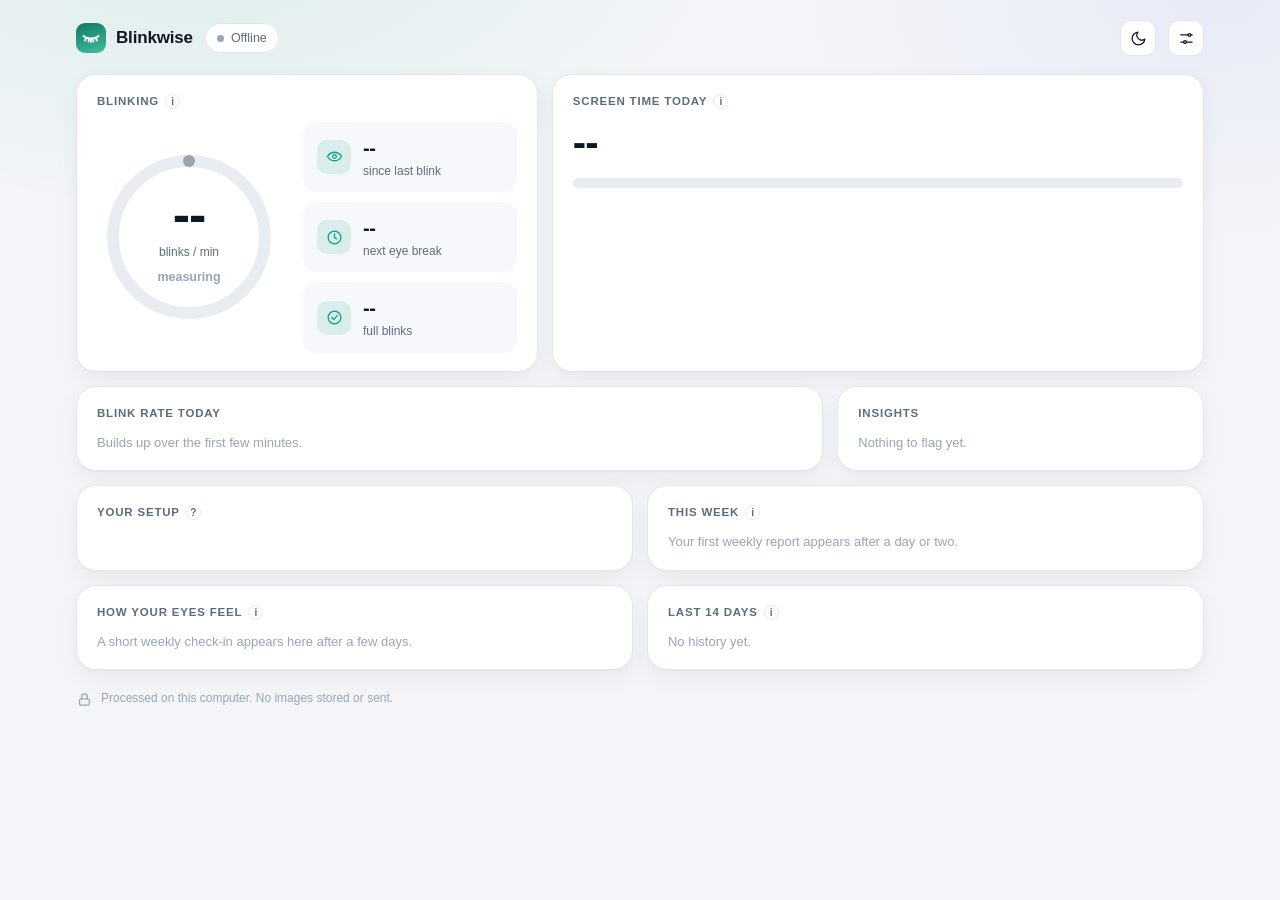
==== src/blinkwise/ui/static/index.html @ ed8a4769 "Posture: leaning in, chin down, head tilt vs your own baseline; nudges, weekly minutes, neck exercis" ====
<!doctype html>
<html lang="en">
<head>
<meta charset="utf-8">
<meta name="viewport" content="width=device-width, initial-scale=1">
<title>Blinkwise</title>
<style>
:root{
  --bg:#f3f5f8; --glow:rgba(14,159,126,.10); --glow2:rgba(91,108,240,.07);
  --surface:#ffffff; --surface2:#f6f8fb; --border:#e4e8ee; --ink:#0f1724; --muted:#5e6b7d; --faint:#9aa5b4;
  --accent:#0e9f7e; --accent-soft:rgba(14,159,126,.12); --phone:#5b6cf0; --both:#d98a00;
  --warn:#c27c00; --bad:#d64545; --track:#e9edf2; --shadow:0 1px 2px rgba(15,23,36,.04),0 8px 24px rgba(15,23,36,.05);
}
@media (prefers-color-scheme: dark){
  :root:not([data-theme="light"]){
    --bg:#0a0f1a; --glow:rgba(52,211,166,.12); --glow2:rgba(124,140,255,.08);
    --surface:rgba(255,255,255,.035); --surface2:rgba(255,255,255,.06); --border:rgba(255,255,255,.075);
    --ink:#e8eef6; --muted:#8b98ab; --faint:#5c687a;
    --accent:#34d3a6; --accent-soft:rgba(52,211,166,.14); --phone:#8b9cff; --both:#f5b94a;
    --warn:#f5b94a; --bad:#ff7a6b; --track:rgba(255,255,255,.08); --shadow:none;
  }
}
:root[data-theme="dark"]{
  --bg:#0a0f1a; --glow:rgba(52,211,166,.12); --glow2:rgba(124,140,255,.08);
  --surface:rgba(255,255,255,.035); --surface2:rgba(255,255,255,.06); --border:rgba(255,255,255,.075);
  --ink:#e8eef6; --muted:#8b98ab; --faint:#5c687a;
  --accent:#34d3a6; --accent-soft:rgba(52,211,166,.14); --phone:#8b9cff; --both:#f5b94a;
  --warn:#f5b94a; --bad:#ff7a6b; --track:rgba(255,255,255,.08); --shadow:none;
}
*{box-sizing:border-box}
[hidden]{display:none!important}
html{color-scheme:light dark;overflow-x:clip}
body{margin:0;min-height:100vh;color:var(--ink);background:var(--bg);
  background-image:radial-gradient(900px 500px at 15% -10%,var(--glow),transparent 60%),
                   radial-gradient(700px 400px at 95% 0%,var(--glow2),transparent 60%);
  background-attachment:fixed;
  font:14px/1.45 -apple-system,BlinkMacSystemFont,"SF Pro Text","Inter","Segoe UI",Roboto,Helvetica,Arial,sans-serif;
  -webkit-font-smoothing:antialiased}
.num{font-variant-numeric:tabular-nums;letter-spacing:-.02em}
.wrap{max-width:1160px;margin:0 auto;padding:18px 16px 56px}
.top{display:flex;align-items:center;gap:12px;margin:2px 0 18px}
.brand{display:flex;align-items:center;gap:10px;font-weight:650;font-size:17px;letter-spacing:-.01em}
.mark{width:30px;height:30px;border-radius:9px;display:grid;place-items:center;background:linear-gradient(160deg,#127864,#40be9f)}
.status{display:flex;align-items:center;gap:7px;font-size:12.5px;color:var(--muted);padding:5px 11px;border-radius:999px;background:var(--surface);border:1px solid var(--border)}
.dot{width:7px;height:7px;border-radius:50%;background:var(--faint)}
.dot.live{background:var(--accent);animation:pulse 2s infinite}
.dot.warn{background:var(--warn)}
@keyframes pulse{0%{box-shadow:0 0 0 0 rgba(52,211,166,.5)}70%{box-shadow:0 0 0 7px rgba(52,211,166,0)}100%{box-shadow:0 0 0 0 rgba(52,211,166,0)}}
@media (prefers-reduced-motion: reduce){.dot.live{animation:none}}
.spacer{flex:1}
.iconbtn{width:36px;height:36px;border-radius:11px;display:grid;place-items:center;cursor:pointer;background:var(--surface);border:1px solid var(--border);color:var(--ink)}
.iconbtn:hover{background:var(--surface2)}
.btn{height:36px;padding:0 14px;border-radius:11px;cursor:pointer;font:inherit;font-weight:550;background:var(--surface);border:1px solid var(--border);color:var(--ink);display:inline-flex;align-items:center;gap:7px;text-decoration:none}
.btn:hover{background:var(--surface2)}
:focus-visible{outline:2px solid var(--accent);outline-offset:2px}
svg.i{width:17px;height:17px;stroke:currentColor;fill:none;stroke-width:1.8;stroke-linecap:round;stroke-linejoin:round}
.banner{display:flex;gap:10px;align-items:center;padding:11px 14px;border-radius:14px;margin-bottom:14px;background:color-mix(in srgb,var(--warn) 12%,transparent);border:1px solid color-mix(in srgb,var(--warn) 30%,transparent);font-size:13.5px}
.banner b{color:var(--warn)}
.banner.info{background:color-mix(in srgb,var(--accent) 10%,transparent);border-color:color-mix(in srgb,var(--accent) 28%,transparent)}
.banner.info b{color:var(--ink)}
.grid{display:grid;gap:14px;grid-template-columns:repeat(12,1fr)}
.card{background:var(--surface);border:1px solid var(--border);border-radius:20px;padding:18px 20px;box-shadow:var(--shadow);backdrop-filter:blur(12px);min-width:0}
.c4{grid-column:span 4}.c5{grid-column:span 5}.c6{grid-column:span 6}.c7{grid-column:span 7}.c8{grid-column:span 8}
@media (max-width:980px){.c4,.c5,.c6,.c7,.c8{grid-column:span 12}}
.label{display:flex;align-items:center;gap:6px;font-size:11.5px;font-weight:600;letter-spacing:.07em;text-transform:uppercase;color:var(--muted);margin:0 0 12px}
.info{display:inline-grid;place-items:center;width:15px;height:15px;border-radius:50%;font-size:10px;font-weight:700;color:var(--muted);border:1px solid var(--border);cursor:help;text-transform:none;letter-spacing:0}
.empty{color:var(--faint);font-size:13px;margin:0}
.hero{display:grid;grid-template-columns:auto 1fr;gap:22px;align-items:center}
@media (max-width:560px){.hero{grid-template-columns:1fr;justify-items:center}.tiles{width:100%}}
.ring{position:relative;width:184px;height:184px}
.ring .center{position:absolute;inset:0;display:grid;place-items:center;text-align:center}
.ring .big{font-size:52px;font-weight:680;line-height:1}
.ring .unit{font-size:12px;color:var(--muted);margin-top:4px}
.ring .word{font-size:12.5px;font-weight:600;margin-top:6px}
.tiles{display:grid;gap:10px}
.tile{display:flex;align-items:center;gap:12px;padding:12px 14px;border-radius:14px;background:var(--surface2)}
.tile .ico{width:34px;height:34px;border-radius:10px;display:grid;place-items:center;background:var(--accent-soft);color:var(--accent);flex:none}
.tile .v{font-size:20px;font-weight:650}
.tile .k{font-size:12px;color:var(--muted)}
.ok{color:var(--accent)}.warnc{color:var(--warn)}.badc{color:var(--bad)}
.st-head{display:flex;align-items:baseline;gap:10px;flex-wrap:wrap}
.st-total{font-size:40px;font-weight:680;line-height:1}
.st-sub{color:var(--muted);font-size:13px}
.split{display:flex;height:10px;border-radius:6px;overflow:hidden;background:var(--track);margin:16px 0 10px}
.split span{display:block;height:100%}
.legend{display:flex;gap:16px;flex-wrap:wrap;font-size:12.5px;color:var(--muted)}
.legend i{display:inline-block;width:9px;height:9px;border-radius:3px;margin-right:6px;vertical-align:-1px}
.legend b{color:var(--ink);font-weight:600;margin-left:4px}
.timeline{margin-top:16px}
.timeline svg{display:block;width:100%;height:34px}
svg text{fill:var(--faint);font-size:10px}
.row{display:flex;align-items:center;gap:12px;padding:11px 0;border-top:1px solid var(--border)}
.row:first-child{border-top:0;padding-top:2px}
.sev{width:8px;height:8px;border-radius:50%;flex:none}
details.row{display:block}
.row summary{list-style:none;cursor:pointer;display:flex;align-items:center;gap:12px;font-weight:550}
.row summary::-webkit-details-marker{display:none}
details.row p{margin:8px 0 2px 20px;color:var(--muted);font-size:13px}
details.row .src{margin-left:20px;font-size:12px}
details.row .src a{color:var(--accent);text-decoration:none}
.kv{display:grid;grid-template-columns:1fr auto;gap:10px 12px;font-size:13.5px}
.kv .k{color:var(--muted)}
.chip{display:inline-flex;align-items:center;padding:2px 9px;border-radius:999px;font-size:12px;font-weight:600;background:var(--surface2);text-transform:capitalize}
.days{display:grid;grid-template-columns:repeat(14,1fr);gap:6px;align-items:end;height:130px}
.daycol{display:flex;flex-direction:column;align-items:center;justify-content:flex-end;height:100%;gap:2px}
.daybar{width:100%;max-width:24px;border-radius:5px;background:var(--accent);min-height:2px}
.daybar.ph{background:var(--phone)}
.dayl{font-size:10px;color:var(--faint);margin-top:4px}
.week{display:grid;grid-template-columns:1fr auto auto;gap:9px 16px;font-size:13.5px;align-items:center}
.week .h{font-size:11px;color:var(--faint);text-transform:uppercase;letter-spacing:.06em}
.week .k{color:var(--muted)}
.week .v{font-weight:600;text-align:right}
.week .p{color:var(--faint);text-align:right;min-width:64px}
.tr{font-size:11px;font-weight:700;margin-left:6px}
.tr.better{color:var(--accent)}.tr.worse{color:var(--warn)}
.goal{margin-top:14px;padding:12px 14px;border-radius:14px;background:var(--accent-soft);font-size:13.5px}
.goal b{display:block;font-size:11px;letter-spacing:.06em;text-transform:uppercase;color:var(--accent);margin-bottom:3px}
.goal small{display:block;color:var(--muted);margin-top:4px}
.q{margin:0 0 12px}
.q p{margin:0 0 6px;font-weight:550}
.seg.four{grid-template-columns:repeat(4,1fr)}
.seg.four button{font-size:12px;padding:8px 4px}
.advice{padding:12px 14px;border-radius:14px;background:var(--surface2);font-size:13.5px}
.advice.doctor{background:color-mix(in srgb,var(--warn) 12%,transparent);border:1px solid color-mix(in srgb,var(--warn) 30%,transparent)}
.advice b{display:block;margin-bottom:3px}
.advice span{color:var(--muted)}
.btn.primary{background:var(--accent);border-color:transparent;color:#05241c}
.scrim{position:fixed;inset:0;background:rgba(5,9,16,.45);opacity:0;pointer-events:none;transition:opacity .2s;z-index:2}
.scrim.open{opacity:1;pointer-events:auto}
.drawer{position:fixed;top:0;right:0;bottom:0;width:min(440px,100%);background:var(--bg);border-left:1px solid var(--border);transform:translateX(100%);visibility:hidden;transition:transform .22s ease,visibility 0s .22s;overflow-y:auto;padding:18px 18px 40px;z-index:3}
.drawer.open{transform:none;visibility:visible;transition:transform .22s ease}
@media (max-width:520px){#breakBtn{display:none!important}.status{font-size:12px}}
.drawer h2{font-size:17px;margin:0}
.dhead{display:flex;align-items:center;margin-bottom:16px}
.group{margin:18px 0 6px;font-size:11.5px;font-weight:600;letter-spacing:.07em;text-transform:uppercase;color:var(--muted)}
.panel{background:var(--surface);border:1px solid var(--border);border-radius:14px;overflow:hidden}
.set{display:flex;align-items:center;justify-content:space-between;gap:12px;padding:11px 14px;border-top:1px solid var(--border);font-size:13.5px}
.set:first-child{border-top:0}
.set select,.set input{font:inherit;font-size:13px;color:var(--ink);background:var(--surface2);border:1px solid var(--border);border-radius:8px;padding:5px 8px;max-width:190px}
.set input[type=number]{width:72px}
.seg{display:grid;grid-template-columns:repeat(3,1fr);gap:4px;padding:4px;border-radius:12px;background:var(--surface2);border:1px solid var(--border)}
.seg button{font:inherit;font-weight:600;font-size:13px;padding:9px 6px;border-radius:9px;border:0;background:transparent;color:var(--muted);cursor:pointer}
.seg button.sel{background:var(--accent);color:#05241c}
.hint{color:var(--faint);font-size:12px;margin:8px 2px 0}
.switch{position:relative;width:38px;height:22px;flex:none}
.switch input{opacity:0;width:100%;height:100%;margin:0;position:absolute;cursor:pointer;z-index:1}
.switch span{position:absolute;inset:0;border-radius:999px;background:var(--track);transition:.15s}
.switch span::after{content:"";position:absolute;top:3px;left:3px;width:16px;height:16px;border-radius:50%;background:#fff;transition:.15s}
.switch input:checked+span{background:var(--accent)}
.switch input:checked+span::after{left:19px}
.danger{color:var(--bad)}
.refs{margin:8px 0 0;padding-left:16px;font-size:12px;color:var(--muted)}
.refs li{margin:6px 0}
.refs a{color:var(--accent);text-decoration:none}
.toast{position:fixed;left:50%;bottom:22px;transform:translateX(-50%);padding:9px 14px;border-radius:10px;background:var(--ink);color:var(--bg);font-size:13px;opacity:0;transition:opacity .2s;pointer-events:none;z-index:4}
.toast.show{opacity:1}
footer{margin-top:20px;color:var(--faint);font-size:12px;display:flex;gap:8px;align-items:center}
</style>
</head>
<body>
<svg width="0" height="0" style="position:absolute" aria-hidden="true">
  <symbol id="i-pause" viewBox="0 0 24 24"><path d="M9 5v14M15 5v14"/></symbol>
  <symbol id="i-play" viewBox="0 0 24 24"><path d="M7 5l12 7-12 7z"/></symbol>
  <symbol id="i-gear" viewBox="0 0 24 24"><path d="M4 7h10M18 7h2M4 17h4M12 17h8"/><circle cx="16" cy="7" r="2"/><circle cx="10" cy="17" r="2"/></symbol>
  <symbol id="i-moon" viewBox="0 0 24 24"><path d="M21 12.8A9 9 0 1 1 11.2 3a7 7 0 0 0 9.8 9.8z"/></symbol>
  <symbol id="i-eye" viewBox="0 0 24 24"><path d="M2 12s3.6-6 10-6 10 6 10 6-3.6 6-10 6S2 12 2 12z"/><circle cx="12" cy="12" r="2.6"/></symbol>
  <symbol id="i-clock" viewBox="0 0 24 24"><circle cx="12" cy="12" r="9"/><path d="M12 7v5l3 2"/></symbol>
  <symbol id="i-check" viewBox="0 0 24 24"><circle cx="12" cy="12" r="9"/><path d="M8 12l3 3 5-6"/></symbol>
  <symbol id="i-x" viewBox="0 0 24 24"><path d="M6 6l12 12M18 6L6 18"/></symbol>
  <symbol id="i-lock" viewBox="0 0 24 24"><rect x="5" y="11" width="14" height="9" rx="2"/><path d="M8 11V8a4 4 0 0 1 8 0v3"/></symbol>
</svg>

<div class="wrap">
  <header class="top">
    <div class="brand">
      <span class="mark" aria-hidden="true"><svg width="20" height="20" viewBox="0 0 24 24" fill="none" stroke="#fff" stroke-width="2.2" stroke-linecap="round"><path d="M3 9.5c3 4 15 4 18 0"/><path d="M6 12.6l-1.2 2.4M9.5 13.7l-.5 2.6M12 14v2.7M14.5 13.7l.5 2.6M18 12.6l1.2 2.4"/></svg></span>
      Blinkwise
    </div>
    <span class="status"><span class="dot" id="statusDot"></span><span id="statusText">Connecting</span></span>
    <span class="spacer"></span>
    <button class="btn" id="breakBtn" hidden>Take a break</button>
    <button class="iconbtn" id="pauseBtn" hidden aria-label="Pause camera" title="Pause camera"><svg class="i"><use href="#i-pause"/></svg></button>
    <button class="iconbtn" id="themeBtn" aria-label="Toggle theme" title="Theme"><svg class="i"><use href="#i-moon"/></svg></button>
    <button class="iconbtn" id="gearBtn" aria-label="Settings" title="Settings"><svg class="i"><use href="#i-gear"/></svg></button>
  </header>

  <div class="banner" id="qbanner" hidden></div>

  <main class="grid">
    <section class="card c5" aria-label="Blinking">
      <p class="label">Blinking <span class="info" title="Blinks per minute over the last 5 minutes. The ring fills at 15, the low end of a relaxed blink rate (15-20). Screens often cut blinking by two thirds.">i</span></p>
      <div class="hero">
        <div class="ring" id="ring"></div>
        <div class="tiles">
          <div class="tile"><span class="ico"><svg class="i"><use href="#i-eye"/></svg></span><div><div class="v num" id="stare">--</div><div class="k">since last blink</div></div></div>
          <div class="tile"><span class="ico"><svg class="i"><use href="#i-clock"/></svg></span><div><div class="v num" id="nextBreak">--</div><div class="k" id="breakK">next eye break</div></div></div>
          <div class="tile" title="Share of blinks where the lids close fully. Partial blinks leave the eye surface dry."><span class="ico"><svg class="i"><use href="#i-check"/></svg></span><div><div class="v num" id="complete">--</div><div class="k" id="completeK">full blinks</div></div></div>
        </div>
      </div>
    </section>

    <section class="card c7" aria-label="Screen time">
      <p class="label">Screen time today <span class="info" title="Screen: time your eyes were on your computer. Phone: time looking down at another device. Switching: minutes in which you went back and forth between the two. It overlaps with the other two; it isn't extra time.">i</span></p>
      <div class="st-head"><span class="st-total num" id="stTotal">--</span><span class="st-sub" id="stSub"></span></div>
      <div class="split" id="split"></div>
      <div class="legend" id="stLegend"></div>
      <div class="timeline" id="timeline"></div>
    </section>

    <section class="card c8" aria-label="Blink rate today">
      <p class="label">Blink rate today</p>
      <div id="chart"><p class="empty">Builds up over the first few minutes.</p></div>
    </section>

    <section class="card c4" aria-label="Insights">
      <p class="label">Insights</p>
      <div id="insights"><p class="empty">Nothing to flag yet.</p></div>
    </section>

    <section class="card c6" aria-label="Setup">
      <p class="label">Your setup <a class="info" href="/setup" title="Check camera setup" style="text-decoration:none">?</a></p>
      <div class="kv" id="env"></div>
    </section>

    <section class="card c6" aria-label="This week" id="weekCard">
      <p class="label">This week <span class="info" title="Daily averages over the last 7 days, compared with the 7 days before. Only on this computer; nothing is sent.">i</span></p>
      <div id="week"><p class="empty">Your first weekly report appears after a day or two.</p></div>
    </section>

    <section class="card c6" aria-label="Eye check-in" id="checkin">
      <p class="label">How your eyes feel <span class="info" title="Three questions once a week. Your answers stay on this computer. Not a diagnosis.">i</span></p>
      <div id="ci"><p class="empty">A short weekly check-in appears here after a few days.</p></div>
    </section>

    <section class="card c6" aria-label="Last 14 days">
      <p class="label">Last 14 days <span class="info" title="Screen time (green) and phone time (blue) per day. Hover a day for details.">i</span></p>
      <div id="days"><p class="empty">No history yet.</p></div>
    </section>
  </main>
  <footer><svg class="i"><use href="#i-lock"/></svg> Processed on this computer. No images stored or sent.</footer>
</div>

<div class="scrim" id="scrim"></div>
<aside class="drawer" id="drawer" aria-label="Settings" aria-hidden="true">
  <div class="dhead"><h2>Settings</h2><span class="spacer"></span><button class="iconbtn" id="closeDrawer" aria-label="Close"><svg class="i"><use href="#i-x"/></svg></button></div>
  <div class="group" style="margin-top:0">Coaching style</div>
  <div class="seg" id="presets"></div>
  <p class="hint" id="presetHint"></p>
  <div id="form"></div>
  <div class="group">Your data</div>
  <div class="panel">
    <div class="set"><span>Keep history</span><select id="keepDays"><option value="7">1 week</option><option value="30">1 month</option><option value="90">3 months</option><option value="365">1 year</option></select></div>
    <div class="set"><span>Download my data</span><a class="btn" href="/api/export" download>Export</a></div>
    <div class="set"><span class="danger">Delete all history</span><button class="btn" id="wipeBtn">Delete</button></div>
  </div>
  <p class="hint">Only per-minute counts are kept, on this computer: blinks, distance, screen and phone time, breaks, and your weekly check-in answers. Never images, video or face data.</p>
  <div class="group">About</div>
  <div class="panel">
    <div class="set"><span>Camera setup check</span><a class="btn" href="/setup">Open</a></div>
    <details class="set" style="display:block"><summary style="cursor:pointer">The science</summary><ul class="refs" id="science"></ul></details>
  </div>
</aside>
<div class="toast" id="toast" role="status"></div>

<script>
const TOKEN = "__BLINKWISE_TOKEN__";
const $ = id => document.getElementById(id);
const esc = s => String(s ?? "").replace(/[&<>"']/g, c => ({"&":"&amp;","<":"&lt;",">":"&gt;",'"':"&quot;","'":"&#39;"}[c]));
const css = v => getComputedStyle(document.documentElement).getPropertyValue(v).trim();
let refs = {}, live = {}, patterns = [];

function toast(msg){ const t = $("toast"); t.textContent = msg; t.classList.add("show"); clearTimeout(t._h); t._h = setTimeout(() => t.classList.remove("show"), 1600); }
function hm(min){ min = Math.max(0, Math.round(min || 0)); const h = Math.floor(min/60), m = min % 60; return h ? `${h}h ${String(m).padStart(2,"0")}m` : `${m}m`; }
function dur(s){ s = Math.max(0, Math.round(s)); return s < 60 ? `${s}s` : `${Math.round(s/60)} min`; }

(function(){
  let t = null; try { t = localStorage.getItem("bw-theme"); } catch(e){}
  if (t) document.documentElement.dataset.theme = t;
  $("themeBtn").onclick = () => {
    const cur = document.documentElement.dataset.theme || (matchMedia("(prefers-color-scheme: dark)").matches ? "dark" : "light");
    const next = cur === "dark" ? "light" : "dark";
    document.documentElement.dataset.theme = next; try { localStorage.setItem("bw-theme", next); } catch(e){}
    renderRing(live.blink_rate_5m ?? live.blink_rate_1m); refreshHistory();
  };
})();

async function post(url, body){
  const r = await fetch(url, {method:"POST", headers:{"Content-Type":"application/json","X-Blinkwise-Token":TOKEN}, body: JSON.stringify(body)});
  return [r.ok, await r.json().catch(() => ({}))];
}
const action = a => post("/api/action", {action:a}).then(refreshLive);

function renderRing(rate){
  // Progress toward a healthy rate: the ring is full at 15+ blinks a minute.
  const R = 76, C = 2*Math.PI*R, max = 15, sz = 184, c = sz/2;
  const frac = rate == null ? 0 : Math.min(rate, max)/max;
  const col = rate == null ? css("--faint") : rate < 6 ? css("--bad") : rate < 10 ? css("--warn") : css("--accent");
  const word = rate == null ? "measuring" : rate < 6 ? "very low" : rate < 10 ? "low" : rate < 15 ? "okay" : "healthy";
  $("ring").innerHTML = `<svg viewBox="0 0 ${sz} ${sz}" width="${sz}" height="${sz}" role="img" aria-label="${rate == null ? "Measuring" : Math.round(rate) + " blinks per minute, " + word}">
    <g transform="rotate(-90 ${c} ${c})">
      <circle cx="${c}" cy="${c}" r="${R}" fill="none" stroke="${css("--track")}" stroke-width="12"/>
      <circle cx="${c}" cy="${c}" r="${R}" fill="none" stroke="${col}" stroke-width="12" stroke-linecap="round" stroke-dasharray="${(frac*C).toFixed(1)} ${C.toFixed(1)}" style="transition:stroke-dasharray .6s"/>
    </g></svg>
    <div class="center"><div><div class="big num">${rate == null ? "--" : Math.round(rate)}</div><div class="unit">blinks / min</div>
    <div class="word" style="color:${col}">${word}</div></div></div>`;
}

function renderStatus(d){
  const dot = $("statusDot"), txt = $("statusText");
  if (!d.running){ dot.className = "dot"; txt.textContent = "History"; return; }
  if (d.paused){ dot.className = "dot warn"; txt.textContent = d.paused_for_s ? `Paused · ${dur(d.paused_for_s)}` : "Paused"; }
  else if (d.quiet_for_s){ dot.className = "dot live"; txt.textContent = `Quiet · ${dur(d.quiet_for_s)}`; }
  else if (d.demo){ dot.className = "dot live"; txt.textContent = "Demo"; }
  else if (d.camera_resting){ dot.className = "dot"; txt.textContent = `Camera resting · back in ${dur(d.camera_back_in_s || 0)}`; }
  else if (!d.face){ dot.className = "dot"; txt.textContent = "Away"; }
  else { dot.className = "dot live"; txt.textContent = d.activity === "device" ? "On another device" : "Watching"; }
}

async function refreshLive(){
  let d; try { d = await (await fetch("/api/live")).json(); } catch(e){ $("statusText").textContent = "Offline"; return; }
  live = d; renderStatus(d);
  if (!d.running) return;
  $("pauseBtn").hidden = false; $("breakBtn").hidden = false;
  $("pauseBtn").innerHTML = `<svg class="i"><use href="#${d.paused ? "i-play" : "i-pause"}"/></svg>`;
  $("pauseBtn").title = d.paused ? "Resume camera" : "Pause camera";
  $("pauseBtn").setAttribute("aria-label", $("pauseBtn").title);
  $("pauseBtn").onclick = () => action(d.paused ? "resume" : "pause");
  $("breakBtn").textContent = d.break_active ? "Skip break" : "Take a break";
  $("breakBtn").onclick = () => action(d.break_active ? "skip_break" : "break_now");

  renderRing(d.blink_rate_5m ?? d.blink_rate_1m);
  const s = d.seconds_since_blink, lim = d.stare_seconds || 10;
  $("stare").innerHTML = s == null ? "--" : `<span class="${s >= lim ? "badc" : ""}">${Math.round(s)}s</span>`;
  $("nextBreak").textContent = d.break_active ? "Now" : dur(d.next_break_s ?? 0);
  const bc = d.breaks_completed || {}, taken = (bc.micro||0) + (bc.long||0);
  $("breakK").textContent = taken ? `next break · ${taken} taken` : "next eye break";
  if (!d.completeness_available){ $("complete").textContent = "--"; $("completeK").textContent = "full blinks · needs 20 fps"; }
  else if (d.incomplete_ratio_10m == null){ $("complete").textContent = "--"; $("completeK").textContent = "full blinks"; }
  else { const c = Math.round((1 - d.incomplete_ratio_10m)*100); $("complete").innerHTML = `<span class="${c < 60 ? "warnc" : ""}">${c}%</span>`; $("completeK").textContent = "full blinks"; }

  renderScreenTime(d.today || {});
  renderEnv(d);
  renderInsights(d.suggestions || []);
  renderBanner(d);
}

function renderBanner(d){
  const q = d.quality || {}, b = $("qbanner"), u = d.update;
  let html = null, info = false;
  if (d.camera_error && !d.paused) html = `<b>Camera unavailable.</b> <span>Another app may be using it. Retrying.</span>`;
  else if (d.in_call && d.call_mode !== "off" && !d.paused){ info = true; html = `<b>In a call.</b> <span>${d.call_mode === "pause" ? "Camera handed over until it ends." : "Reminders are quiet until it ends."}</span>`; }
  else if (q.level === "poor" && !d.paused) html = `<b>Can't see your eyes clearly.</b> <span>${esc((q.tips||[])[0] || "")}</span> <a class="btn" href="/setup" style="margin-left:auto">Fix</a>`;
  else if (u && /^https:\/\/github\.com\//.test(u.url)){ info = true; html = `<b>Blinkwise ${esc(u.version)} is available.</b> <a class="btn" href="${esc(u.url)}" target="_blank" rel="noopener" style="margin-left:auto">Get it</a>`; }
  b.hidden = html == null; b.classList.toggle("info", info);
  if (html != null) b.innerHTML = html;
}

function renderScreenTime(t){
  const scr = t.screen_minutes || 0, ph = t.device_minutes || 0, both = Math.min(t.multitask_minutes || 0, scr);
  $("stTotal").textContent = scr ? hm(scr) : "--";
  $("stSub").textContent = scr ? "eyes on screen" : "counts while you're at your screen";
  const total = scr + ph;
  // The bar shows real time only (screen vs phone). Switching overlaps both, so it's not a slice.
  $("split").innerHTML = total ? `<span style="width:${scr/total*100}%;background:var(--accent)"></span><span style="width:${ph/total*100}%;background:var(--phone)"></span>` : "";
  $("stLegend").innerHTML = `<span><i style="background:var(--accent)"></i>Screen<b class="num">${hm(scr)}</b></span>
    <span><i style="background:var(--phone)"></i>Phone<b class="num">${hm(ph)}</b></span>
    <span title="Minutes in which you went back and forth between computer and phone. Overlaps with the times above; not extra time."><i style="background:var(--both)"></i>Switching<b class="num">${hm(both)}</b></span>`;
}

function renderTimeline(mins){
  const now = new Date(), mid = new Date(now); mid.setHours(0,0,0,0);
  const t0 = mid.getTime()/1000, rows = mins.filter(m => m.ts >= t0);
  if (!rows.length){ $("timeline").innerHTML = ""; return; }
  const start = Math.max(t0, Math.floor(Math.min(...rows.map(r => r.ts))/3600)*3600);
  const end = Math.max(start + 4*3600, now.getTime()/1000), W = 1000, H = 34, span = end - start;
  const X = ts => (ts - start)/span*W, w = Math.max(1.5, 60/span*W);
  let svg = `<svg viewBox="0 0 ${W} ${H}" preserveAspectRatio="none" role="img" aria-label="Today's timeline: screen, phone and switching"><rect x="0" y="4" width="${W}" height="26" rx="6" fill="${css("--track")}"/>`;
  for (const m of rows){
    const both = m.screen_s >= 5 && m.down_s >= 5;
    const col = both ? css("--both") : m.down_s >= 20 ? css("--phone") : m.screen_s >= 10 ? css("--accent") : null;
    if (col) svg += `<rect x="${X(m.ts).toFixed(1)}" y="4" width="${w.toFixed(2)}" height="26" fill="${col}"/>`;
  }
  svg += `</svg><div style="display:flex;justify-content:space-between;font-size:10.5px;color:var(--faint);margin-top:4px">`;
  for (let k = 0; k <= 4; k++){ const d = new Date((start + span*k/4)*1000); svg += `<span>${d.getHours()}:${String(d.getMinutes()).padStart(2,"0")}</span>`; }
  $("timeline").innerHTML = svg + `</div>`;
}

function renderChart(mins){
  const pts = [];
  for (let i = 0; i < mins.length; i++){
    let o = 0, b = 0; for (let j = Math.max(0, i-4); j <= i; j++){ o += mins[j].observed_s; b += mins[j].blinks; }
    if (o >= 60) pts.push([mins[i].ts, b/o*60]);
  }
  if (pts.length < 2) return;
  const W = 760, H = 210, L = 26, B = 20, T = 8, R = 6, acc = css("--accent");
  const t0 = pts[0][0], t1 = pts[pts.length-1][0], ymax = Math.max(25, ...pts.map(p => p[1]));
  const X = t => L + (t - t0)/Math.max(1, t1 - t0)*(W - L - R), Y = v => T + (1 - v/ymax)*(H - T - B);
  let line = "", prev = null;
  for (const [t, v] of pts){ line += `${!prev || t - prev > 300 ? "M" : "L"}${X(t).toFixed(1)},${Y(v).toFixed(1)}`; prev = t; }
  const area = `M${X(t0).toFixed(1)},${Y(0)} ` + pts.map(([t,v]) => `L${X(t).toFixed(1)},${Y(v).toFixed(1)}`).join("") + ` L${X(t1).toFixed(1)},${Y(0)} Z`;
  let svg = `<svg viewBox="0 0 ${W} ${H}" width="100%" role="img" aria-label="Blink rate over today"><defs><linearGradient id="g" x1="0" y1="0" x2="0" y2="1"><stop offset="0" stop-color="${acc}" stop-opacity=".3"/><stop offset="1" stop-color="${acc}" stop-opacity="0"/></linearGradient></defs>`;
  svg += `<rect x="${L}" y="${Y(20)}" width="${W-L-R}" height="${Y(15)-Y(20)}" fill="${acc}" opacity=".08"/><text x="${W-R-4}" y="${Y(20)+12}" text-anchor="end">healthy</text>`;
  for (const v of [0,10,20]) svg += `<line x1="${L}" x2="${W-R}" y1="${Y(v)}" y2="${Y(v)}" stroke="${css("--border")}"/><text x="${L-6}" y="${Y(v)+3}" text-anchor="end">${v}</text>`;
  const step = (t1 - t0) > 4*3600 ? 3600 : (t1 - t0) > 3600 ? 1800 : 600;
  for (let t = Math.ceil(t0/step)*step; t <= t1; t += step){ const dd = new Date(t*1000); svg += `<text x="${X(t)}" y="${H-4}" text-anchor="middle">${dd.getHours()}:${String(dd.getMinutes()).padStart(2,"0")}</text>`; }
  svg += `<path d="${area}" fill="url(#g)"/><path d="${line}" fill="none" stroke="${acc}" stroke-width="2.2" stroke-linejoin="round"/></svg>`;
  $("chart").innerHTML = svg;
}

function renderInsights(sugg){
  const items = [...sugg.slice(0, 4).map(s => ({sev: s.severity, title: s.title, body: s.message, refs: s.refs})),
                 ...patterns.slice(0, 3).map(p => ({sev: "pattern", title: p.title, body: p.detail, refs: []}))].slice(0, 5);
  if (!items.length){ $("insights").innerHTML = `<p class="empty">Nothing to flag yet.</p>`; return; }
  const color = {high: "var(--bad)", warn: "var(--warn)", info: "var(--faint)", pattern: "var(--phone)"};
  const open = new Set([...document.querySelectorAll("#insights details[open]")].map(e => e.dataset.k));
  $("insights").innerHTML = items.map(it => `<details class="row" data-k="${esc(it.title)}" ${open.has(it.title) ? "open" : ""}><summary><span class="sev" style="background:${color[it.sev] || "var(--faint)"}"></span>${esc(it.title)}</summary>
    <p>${esc(it.body)}</p>${(it.refs||[]).filter(k => refs[k]).map(k => `<div class="src"><a href="${esc(refs[k].url)}" target="_blank" rel="noopener noreferrer">${esc(refs[k].citation.split(".")[0])}</a></div>`).join("")}</details>`).join("");
}

function renderEnv(d){
  const q = d.quality || {level: "unknown"}, qc = {good: "ok", fair: "warnc", poor: "badc"}[q.level] || "";
  const rows = [
    ["Tracking", `<span class="chip ${qc}" title="${esc((q.reasons||[]).join("; "))}">${esc(q.level)}</span>`],
    ["Distance", d.distance_cm == null ? "--" : `<span class="num ${d.distance_cm < 50 ? "warnc" : ""}">${d.distance_cm} cm</span>`],
    ["Screens in use", `<span class="num">${(d.zones || []).length || "--"}</span>`],
    ["Posture", d.posture == null ? "--" : `<span class="${d.posture === "Good" ? "ok" : "warnc"}">${esc(d.posture)}</span>`],
    ["Drowsiness", d.perclos_5m == null ? "--" : `<span class="num ${d.perclos_5m >= .15 ? "badc" : ""}">${(d.perclos_5m*100).toFixed(0)}%</span>`],
  ];
  if ((d.people_in_view || 0) > 1) rows.push(["People in view", `${d.people_in_view}`]);
  $("env").innerHTML = rows.map(([k,v]) => `<div class="k">${k}</div><div>${v}</div>`).join("");
}

function renderDays(days){
  if (!days || !days.length) return;
  const last = days.slice(-14), max = Math.max(60, ...last.map(d => (d.screen_minutes||0) + (d.device_minutes||0)));
  $("days").innerHTML = `<div class="days">` + last.map(d => {
    const s = (d.screen_minutes||0)/max*100, p = (d.device_minutes||0)/max*100, day = new Date(d.day + "T12:00");
    return `<div class="daycol" title="${esc(d.day)}: ${hm(d.screen_minutes)} screen, ${hm(d.device_minutes)} phone, ${d.blink_rate ?? "--"} blinks/min">
      <div class="daybar ph" style="height:${p}%"></div><div class="daybar" style="height:${s}%"></div>
      <span class="dayl">${"SMTWTFS"[day.getDay()]}</span></div>`;
  }).join("") + `</div>`;
}

async function refreshHistory(){
  try {
    const now = new Date(), hrs = Math.min(24, now.getHours() + now.getMinutes()/60 + 0.2);
    const h = await (await fetch(`/api/history?days=14&hours=${hrs}`)).json();
    renderChart(h.minutes || []); renderTimeline(h.minutes || []); renderDays(h.daily);
  } catch(e){}
}
async function refreshPatterns(){ try { patterns = (await (await fetch("/api/insights?days=14")).json()).insights || []; } catch(e){} }

const PRESETS = [["gentle","Gentle"],["balanced","Balanced"],["coach","Coach"]];
const HINTS = {gentle: "Menu-bar blink only. Quiet notifications.", balanced: "Small on-screen eye. Break card every 20 min.", coach: "Big Blink prompt. Full-screen breaks.", custom: "Custom: you've adjusted the details."};
const SECTIONS = [
  ["Reminders", [
    ["blink_cue", "Blink reminder", "select", [["menubar","Menu-bar blink"],["subtle","Small eye"],["big","Big prompt"],["notify","Notification"],["off","Off"]]],
    ["stare_seconds", "After (seconds)", "number", [4, 60, 1]],
    ["adaptive_cues", "Adapt to my responses", "switch"]]],
  ["Breaks", [
    ["break_style", "Style", "select", [["notify","Notification"],["gentle","Small card"],["immersive","Full screen"]]],
    ["micro_break_minutes", "Every (minutes)", "number", [5, 120, 5]],
    ["skip_delay_s", "Skip after (seconds)", "number", [0, 20, 1]]]],
  ["Notifications", [
    ["notify_suggestions", "Tips", "select", [["none","None"],["important","Important"],["all","All"]]],
    ["daily_summary", "Daily summary", "time"],
    ["profile", "Profile", "select", [["adult","Adult"],["young","Child / teen"]]]]],
  ["Camera", [
    ["during_calls", "In video calls", "select", [["quiet","Stay quiet"],["pause","Turn camera off"],["off","No change"]]],
    ["battery_saver", "Battery saver", "select", [["auto","On battery"],["always","Always"],["off","Off"]]],
    ["sampling", "Camera", "select", [["continuous","Always on"],["burst","1 min in every 5"]]],
    ["check_updates", "Check for updates daily", "switch"],
    ["blink_overrides", "Blink detection", "link", "/setup#calibrate"]]]];

function renderSettings(st){
  $("presets").innerHTML = PRESETS.map(([k,t]) => `<button class="${st.preset===k ? "sel" : ""}" data-p="${k}" aria-pressed="${st.preset===k}">${t}</button>`).join("");
  $("presetHint").textContent = HINTS[st.preset] || "";
  $("form").innerHTML = SECTIONS.map(([g, fields]) => `<div class="group">${g}</div><div class="panel">` + fields.map(([k,label,type,opt]) => {
    const v = st[k]; let ctl;
    if (type === "select") ctl = `<select data-k="${k}" aria-label="${label}">${opt.map(([ov,ol]) => `<option value="${ov}" ${ov===v?"selected":""}>${ol}</option>`).join("")}</select>`;
    else if (type === "switch") ctl = `<label class="switch"><input type="checkbox" data-k="${k}" ${v ? "checked" : ""} aria-label="${label}"><span></span></label>`;
    else if (type === "link") ctl = `<a class="btn" href="${opt}">${v && Object.keys(v).length ? "Personal · Retune" : "Tune to my eyes"}</a>`;
    else if (type === "time") ctl = `<input type="time" data-k="${k}" value="${esc(v || "")}" aria-label="${label}">`;
    else ctl = `<input type="number" data-k="${k}" min="${opt[0]}" max="${opt[1]}" step="${opt[2]}" value="${v}" aria-label="${label}">`;
    return `<div class="set"><span>${label}</span>${ctl}</div>`;
  }).join("") + `</div>`).join("");
  $("keepDays").value = String(st.history_days || 90);
  document.querySelectorAll("#presets button").forEach(b => b.onclick = () => saveSettings({preset: b.dataset.p}));
  document.querySelectorAll("#form [data-k]").forEach(el => el.onchange = () => {
    const v = el.type === "checkbox" ? el.checked : el.type === "number" ? Number(el.value) : el.value;
    saveSettings({[el.dataset.k]: v});
  });
}
async function saveSettings(change){
  const [ok, body] = await post("/api/settings", change);
  if (!ok){ toast(body.error || "Not saved"); return loadSettings(); }
  renderSettings(body); toast("Saved");
}
async function loadSettings(){ try { const st = await (await fetch("/api/settings")).json(); if (st.preset) renderSettings(st); } catch(e){} }
$("keepDays").onchange = e => saveSettings({history_days: Number(e.target.value)});
$("wipeBtn").onclick = async () => {
  if (!confirm("Delete all Blinkwise history on this computer? This can't be undone.")) return;
  const [ok] = await post("/api/action", {action: "wipe"});
  toast(ok ? "History deleted" : "Couldn't delete"); refreshHistory();
};
function drawer(open){
  $("drawer").classList.toggle("open", open); $("scrim").classList.toggle("open", open);
  $("drawer").setAttribute("aria-hidden", String(!open));
  if (open) $("closeDrawer").focus();
}
$("gearBtn").onclick = () => drawer(true);
$("closeDrawer").onclick = $("scrim").onclick = () => drawer(false);
document.addEventListener("keydown", e => { if (e.key === "Escape") drawer(false); });
if (location.hash === "#settings") drawer(true);

const TREND = {better: "&#9650;", worse: "&#9660;"};
function fmtW(r, v){ if (v == null) return "--"; if (r.unit === "min") return hm(v); return `${v}${r.unit === "/min" ? "" : r.unit === "%" ? "%" : " " + r.unit}`; }
let ciAns = {};
function renderWeekly(w){
  const r = w.report, c = w.checkin;
  if (r && r.has_data){
    const rows = r.rows.map(x => `<span class="k">${esc(x.label)}</span><span class="v num">${fmtW(x, x.this)}${x.trend ? `<span class="tr ${x.trend}" title="${x.trend} than last week">${TREND[x.trend]}</span>` : ""}</span><span class="p num">${fmtW(x, x.last)}</span>`).join("");
    let lg = "";
    if (r.last_goal && r.last_goal.key !== "keep" && r.last_goal_met != null) lg = `<small>Last week's goal: ${r.last_goal_met ? "met" : "not yet"}.</small>`;
    $("week").innerHTML = `<div class="week"><span class="h">${r.days_this_week} day${r.days_this_week === 1 ? "" : "s"}</span><span class="h" style="text-align:right">This week</span><span class="h" style="text-align:right">Last</span>${rows}</div>
      <div class="goal"><b>Goal for next week</b>${esc(r.goal.text)}${lg}</div>`;
  }
  if (!c) return;
  if (c.due){
    $("ci").innerHTML = `<p class="hint" style="margin:0 0 12px">In the past week, how often did you have:</p>` + c.questions.map(q =>
      `<div class="q"><p>${esc(q.text)}</p><div class="seg four" role="radiogroup" aria-label="${esc(q.text)}">${c.answers.map((a, i) =>
        `<button data-q="${q.key}" data-v="${i}" role="radio" aria-checked="${ciAns[q.key] === i}" class="${ciAns[q.key] === i ? "sel" : ""}">${esc(a)}</button>`).join("")}</div></div>`).join("") +
      `<div style="display:flex;justify-content:flex-end"><button class="btn primary" id="ciSave" ${Object.keys(ciAns).length < 3 ? "disabled" : ""}>Save</button></div>`;
    document.querySelectorAll("#ci [data-q]").forEach(b => b.onclick = () => { ciAns[b.dataset.q] = Number(b.dataset.v); renderWeekly(w); });
    const sv = $("ciSave"); if (sv) sv.onclick = async () => {
      const [ok, res] = await post("/api/checkin", ciAns);
      if (ok){ ciAns = {}; renderWeekly(res); toast("Saved"); } else toast("Couldn't save");
    };
  } else if (c.last){
    const a = c.advice || {}, days = Math.max(0, 7 - Math.floor((Date.now()/1000 - c.last.ts) / 86400));
    const pts = (r && r.checkins) || [];
    $("ci").innerHTML = `<div class="advice ${a.level === "doctor" ? "doctor" : ""}"><b>${esc(a.title || "")}</b><span>${esc(a.text || "")}</span></div>
      <div class="week" style="margin-top:14px">${c.questions.map(q => `<span class="k">${esc(q.text)}</span><span class="v">${esc(c.answers[c.last[q.key]])}</span><span></span>`).join("")}</div>
      <p class="hint">${pts.length > 1 ? `Score ${pts.map(p => p.total).join(" → ")} (of 9). ` : ""}Next check-in in ${days} day${days === 1 ? "" : "s"}.</p>`;
  }
}
async function refreshWeekly(){ try { renderWeekly(await (await fetch("/api/weekly")).json()); } catch(e){} }

async function loadScience(){
  try {
    const list = await (await fetch("/api/science")).json();
    refs = Object.fromEntries(list.map(r => [r.key, r]));
    $("science").innerHTML = list.map(r => `<li>${esc(r.finding)} <a href="${esc(r.url)}" target="_blank" rel="noopener noreferrer">Source</a></li>`).join("");
  } catch(e){}
}

renderRing(null);
loadScience().then(refreshLive);
loadSettings(); refreshHistory(); refreshPatterns(); refreshWeekly().then(() => { if (location.hash === "#checkin") $("checkin").scrollIntoView(); });
setInterval(refreshLive, 1000);
setInterval(refreshHistory, 30000);
setInterval(refreshPatterns, 300000);
setInterval(refreshWeekly, 600000);
</script>
</body>
</html>
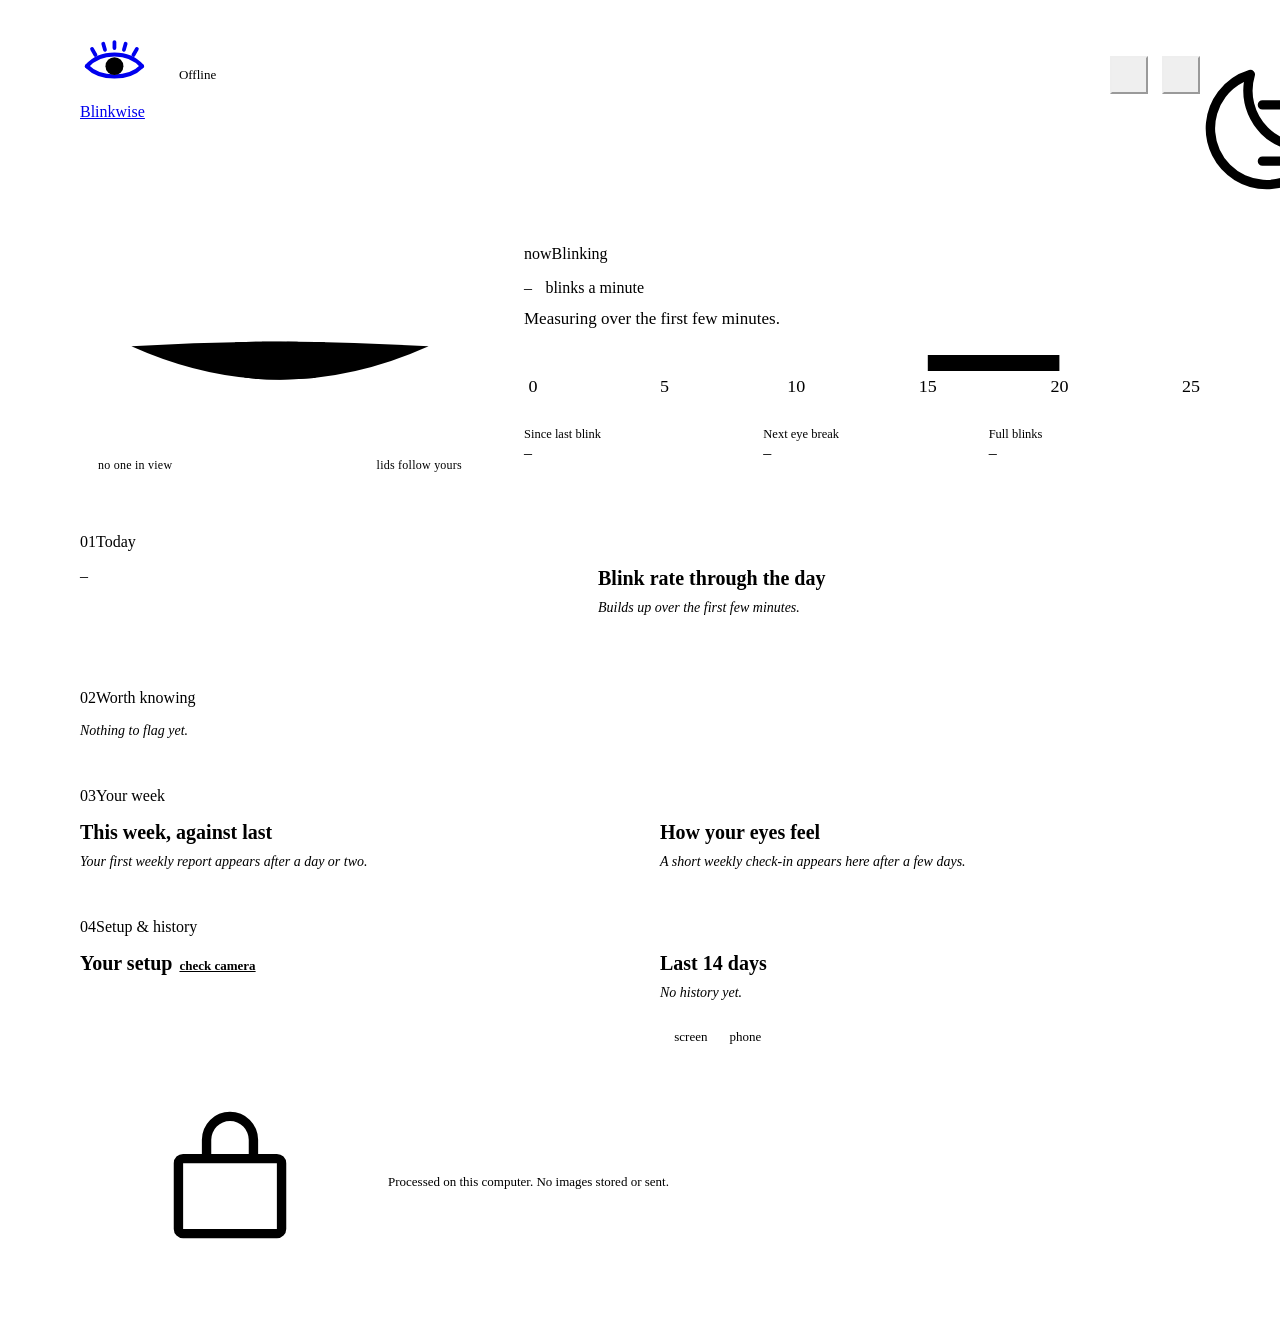
==== commit 1f58d020: "Redesign: paper-and-ink look with a live eye, Fraunces + Atkinson Hyperlegible, Phosphor icons One d" ====
--- a/src/blinkwise/ui/static/index.html
+++ b/src/blinkwise/ui/static/index.html
@@ -4,181 +4,173 @@
 <meta charset="utf-8">
 <meta name="viewport" content="width=device-width, initial-scale=1">
 <title>Blinkwise</title>
+<link rel="stylesheet" href="/theme.css">
 <style>
-:root{
-  --bg:#f3f5f8; --glow:rgba(14,159,126,.10); --glow2:rgba(91,108,240,.07);
-  --surface:#ffffff; --surface2:#f6f8fb; --border:#e4e8ee; --ink:#0f1724; --muted:#5e6b7d; --faint:#9aa5b4;
-  --accent:#0e9f7e; --accent-soft:rgba(14,159,126,.12); --phone:#5b6cf0; --both:#d98a00;
-  --warn:#c27c00; --bad:#d64545; --track:#e9edf2; --shadow:0 1px 2px rgba(15,23,36,.04),0 8px 24px rgba(15,23,36,.05);
-}
-@media (prefers-color-scheme: dark){
-  :root:not([data-theme="light"]){
-    --bg:#0a0f1a; --glow:rgba(52,211,166,.12); --glow2:rgba(124,140,255,.08);
-    --surface:rgba(255,255,255,.035); --surface2:rgba(255,255,255,.06); --border:rgba(255,255,255,.075);
-    --ink:#e8eef6; --muted:#8b98ab; --faint:#5c687a;
-    --accent:#34d3a6; --accent-soft:rgba(52,211,166,.14); --phone:#8b9cff; --both:#f5b94a;
-    --warn:#f5b94a; --bad:#ff7a6b; --track:rgba(255,255,255,.08); --shadow:none;
-  }
-}
-:root[data-theme="dark"]{
-  --bg:#0a0f1a; --glow:rgba(52,211,166,.12); --glow2:rgba(124,140,255,.08);
-  --surface:rgba(255,255,255,.035); --surface2:rgba(255,255,255,.06); --border:rgba(255,255,255,.075);
-  --ink:#e8eef6; --muted:#8b98ab; --faint:#5c687a;
-  --accent:#34d3a6; --accent-soft:rgba(52,211,166,.14); --phone:#8b9cff; --both:#f5b94a;
-  --warn:#f5b94a; --bad:#ff7a6b; --track:rgba(255,255,255,.08); --shadow:none;
-}
-*{box-sizing:border-box}
-[hidden]{display:none!important}
-html{color-scheme:light dark;overflow-x:clip}
-body{margin:0;min-height:100vh;color:var(--ink);background:var(--bg);
-  background-image:radial-gradient(900px 500px at 15% -10%,var(--glow),transparent 60%),
-                   radial-gradient(700px 400px at 95% 0%,var(--glow2),transparent 60%);
-  background-attachment:fixed;
-  font:14px/1.45 -apple-system,BlinkMacSystemFont,"SF Pro Text","Inter","Segoe UI",Roboto,Helvetica,Arial,sans-serif;
-  -webkit-font-smoothing:antialiased}
-.num{font-variant-numeric:tabular-nums;letter-spacing:-.02em}
-.wrap{max-width:1160px;margin:0 auto;padding:18px 16px 56px}
-.top{display:flex;align-items:center;gap:12px;margin:2px 0 18px}
-.brand{display:flex;align-items:center;gap:10px;font-weight:650;font-size:17px;letter-spacing:-.01em}
-.mark{width:30px;height:30px;border-radius:9px;display:grid;place-items:center;background:linear-gradient(160deg,#127864,#40be9f)}
-.status{display:flex;align-items:center;gap:7px;font-size:12.5px;color:var(--muted);padding:5px 11px;border-radius:999px;background:var(--surface);border:1px solid var(--border)}
-.dot{width:7px;height:7px;border-radius:50%;background:var(--faint)}
-.dot.live{background:var(--accent);animation:pulse 2s infinite}
-.dot.warn{background:var(--warn)}
-@keyframes pulse{0%{box-shadow:0 0 0 0 rgba(52,211,166,.5)}70%{box-shadow:0 0 0 7px rgba(52,211,166,0)}100%{box-shadow:0 0 0 0 rgba(52,211,166,0)}}
-@media (prefers-reduced-motion: reduce){.dot.live{animation:none}}
+/* older names used by the scripts */
+:root{--accent:var(--ink);--accent-soft:var(--good-soft);--border:var(--rule);--surface:var(--sheet);--surface2:var(--sheet2);--bg:var(--paper)}
+.wrap{max-width:1120px;margin:0 auto;padding:22px 20px 64px}
+.top{display:flex;align-items:center;gap:14px;padding-bottom:16px;border-bottom:1px solid var(--ink);margin-bottom:26px}
+.status{display:flex;align-items:center;gap:8px;font-size:13px;color:var(--muted)}
+.dot{width:8px;height:8px;border-radius:50%;background:var(--faint)}
+.dot.live{background:var(--good);box-shadow:0 0 0 3px var(--good-soft)}
+.dot.warn{background:var(--hot)}
 .spacer{flex:1}
-.iconbtn{width:36px;height:36px;border-radius:11px;display:grid;place-items:center;cursor:pointer;background:var(--surface);border:1px solid var(--border);color:var(--ink)}
-.iconbtn:hover{background:var(--surface2)}
-.btn{height:36px;padding:0 14px;border-radius:11px;cursor:pointer;font:inherit;font-weight:550;background:var(--surface);border:1px solid var(--border);color:var(--ink);display:inline-flex;align-items:center;gap:7px;text-decoration:none}
-.btn:hover{background:var(--surface2)}
-:focus-visible{outline:2px solid var(--accent);outline-offset:2px}
-svg.i{width:17px;height:17px;stroke:currentColor;fill:none;stroke-width:1.8;stroke-linecap:round;stroke-linejoin:round}
-.banner{display:flex;gap:10px;align-items:center;padding:11px 14px;border-radius:14px;margin-bottom:14px;background:color-mix(in srgb,var(--warn) 12%,transparent);border:1px solid color-mix(in srgb,var(--warn) 30%,transparent);font-size:13.5px}
-.banner b{color:var(--warn)}
-.banner.info{background:color-mix(in srgb,var(--accent) 10%,transparent);border-color:color-mix(in srgb,var(--accent) 28%,transparent)}
-.banner.info b{color:var(--ink)}
-.grid{display:grid;gap:14px;grid-template-columns:repeat(12,1fr)}
-.card{background:var(--surface);border:1px solid var(--border);border-radius:20px;padding:18px 20px;box-shadow:var(--shadow);backdrop-filter:blur(12px);min-width:0}
-.c4{grid-column:span 4}.c5{grid-column:span 5}.c6{grid-column:span 6}.c7{grid-column:span 7}.c8{grid-column:span 8}
-@media (max-width:980px){.c4,.c5,.c6,.c7,.c8{grid-column:span 12}}
-.label{display:flex;align-items:center;gap:6px;font-size:11.5px;font-weight:600;letter-spacing:.07em;text-transform:uppercase;color:var(--muted);margin:0 0 12px}
-.info{display:inline-grid;place-items:center;width:15px;height:15px;border-radius:50%;font-size:10px;font-weight:700;color:var(--muted);border:1px solid var(--border);cursor:help;text-transform:none;letter-spacing:0}
-.empty{color:var(--faint);font-size:13px;margin:0}
-.hero{display:grid;grid-template-columns:auto 1fr;gap:22px;align-items:center}
-@media (max-width:560px){.hero{grid-template-columns:1fr;justify-items:center}.tiles{width:100%}}
-.ring{position:relative;width:184px;height:184px}
-.ring .center{position:absolute;inset:0;display:grid;place-items:center;text-align:center}
-.ring .big{font-size:52px;font-weight:680;line-height:1}
-.ring .unit{font-size:12px;color:var(--muted);margin-top:4px}
-.ring .word{font-size:12.5px;font-weight:600;margin-top:6px}
-.tiles{display:grid;gap:10px}
-.tile{display:flex;align-items:center;gap:12px;padding:12px 14px;border-radius:14px;background:var(--surface2)}
-.tile .ico{width:34px;height:34px;border-radius:10px;display:grid;place-items:center;background:var(--accent-soft);color:var(--accent);flex:none}
-.tile .v{font-size:20px;font-weight:650}
-.tile .k{font-size:12px;color:var(--muted)}
-.ok{color:var(--accent)}.warnc{color:var(--warn)}.badc{color:var(--bad)}
-.st-head{display:flex;align-items:baseline;gap:10px;flex-wrap:wrap}
-.st-total{font-size:40px;font-weight:680;line-height:1}
-.st-sub{color:var(--muted);font-size:13px}
-.split{display:flex;height:10px;border-radius:6px;overflow:hidden;background:var(--track);margin:16px 0 10px}
+.iconbtn{width:38px;height:38px;padding:0;justify-content:center;border-color:var(--rule)}
+.iconbtn:hover{border-color:var(--ink)}
+.banner{display:flex;gap:10px;align-items:center;flex-wrap:wrap;padding:12px 16px;margin:-8px 0 24px;border-left:3px solid var(--hot);background:var(--hot-soft);font-size:14px}
+.banner b{font-weight:700}
+.banner.info{border-left-color:var(--good);background:var(--good-soft)}
+.empty{color:var(--faint);font-size:14px;margin:0;font-style:italic;font-family:var(--display)}
+
+/* hero */
+.hero{display:grid;grid-template-columns:minmax(260px,400px) 1fr;gap:44px;align-items:center;margin-bottom:46px}
+.eyebox{background:var(--sheet);border:1px solid var(--rule);padding:22px 18px 14px;position:relative}
+.eyebox svg{display:block;width:100%;height:auto}
+.eyebox figcaption{display:flex;justify-content:space-between;font-size:12px;color:var(--faint);margin-top:6px;letter-spacing:.02em}
+.rate{display:flex;align-items:baseline;gap:14px;flex-wrap:wrap;margin:2px 0 6px}
+.rate .big{font:400 112px/0.86 var(--display);letter-spacing:-.04em}
+.rate .per{font:italic 400 24px/1.1 var(--display);color:var(--muted)}
+.verdict{font-size:17px;margin:12px 0 18px;max-width:34em}
+.verdict b{color:var(--hot)}
+.ruler{margin:0 0 22px}
+.ruler svg{display:block;width:100%;height:46px;overflow:visible}
+.stats{display:grid;grid-template-columns:repeat(3,1fr);margin:0;border-top:1px solid var(--rule)}
+.stats div{padding:12px 14px 0 0}
+.stats div+div{padding-left:14px;border-left:1px solid var(--rule)}
+.stats dt{font-size:12.5px;color:var(--muted)}
+.stats dd{margin:2px 0 0;font:400 30px/1.1 var(--display)}
+@media (max-width:860px){.hero{grid-template-columns:1fr;gap:26px}.rate .big{font-size:88px}}
+
+/* sections */
+.band{margin-bottom:48px}
+.cols{display:grid;grid-template-columns:5fr 7fr;gap:40px}
+.cols.even{grid-template-columns:1fr 1fr}
+@media (max-width:860px){.cols,.cols.even{grid-template-columns:1fr;gap:30px}}
+h3{font-size:20px;margin:0 0 10px}
+.st-head{display:flex;align-items:baseline;gap:12px;flex-wrap:wrap}
+.st-total{font:400 64px/1 var(--display);letter-spacing:-.03em}
+.st-sub{color:var(--muted);font-style:italic;font-family:var(--display);font-size:17px}
+.split{display:flex;height:8px;background:var(--track);margin:18px 0 12px}
 .split span{display:block;height:100%}
-.legend{display:flex;gap:16px;flex-wrap:wrap;font-size:12.5px;color:var(--muted)}
-.legend i{display:inline-block;width:9px;height:9px;border-radius:3px;margin-right:6px;vertical-align:-1px}
-.legend b{color:var(--ink);font-weight:600;margin-left:4px}
-.timeline{margin-top:16px}
-.timeline svg{display:block;width:100%;height:34px}
-svg text{fill:var(--faint);font-size:10px}
-.row{display:flex;align-items:center;gap:12px;padding:11px 0;border-top:1px solid var(--border)}
-.row:first-child{border-top:0;padding-top:2px}
-.sev{width:8px;height:8px;border-radius:50%;flex:none}
-details.row{display:block}
-.row summary{list-style:none;cursor:pointer;display:flex;align-items:center;gap:12px;font-weight:550}
-.row summary::-webkit-details-marker{display:none}
-details.row p{margin:8px 0 2px 20px;color:var(--muted);font-size:13px}
-details.row .src{margin-left:20px;font-size:12px}
-details.row .src a{color:var(--accent);text-decoration:none}
-.kv{display:grid;grid-template-columns:1fr auto;gap:10px 12px;font-size:13.5px}
-.kv .k{color:var(--muted)}
-.chip{display:inline-flex;align-items:center;padding:2px 9px;border-radius:999px;font-size:12px;font-weight:600;background:var(--surface2);text-transform:capitalize}
-.days{display:grid;grid-template-columns:repeat(14,1fr);gap:6px;align-items:end;height:130px}
-.daycol{display:flex;flex-direction:column;align-items:center;justify-content:flex-end;height:100%;gap:2px}
-.daybar{width:100%;max-width:24px;border-radius:5px;background:var(--accent);min-height:2px}
+.legend{display:flex;gap:18px;flex-wrap:wrap;font-size:13px;color:var(--muted)}
+.legend i{display:inline-block;width:10px;height:10px;margin-right:6px;vertical-align:-1px}
+.legend b{color:var(--ink);font-weight:700;margin-left:5px}
+.timeline{margin-top:18px}
+.timeline svg{display:block;width:100%;height:30px}
+svg text{fill:var(--faint);font:12px var(--text)}
+.chartwrap{border-left:1px solid var(--rule);padding-left:28px}
+@media (max-width:860px){.chartwrap{border-left:0;padding-left:0}}
+
+/* insights: a numbered list, like footnotes */
+.notes{display:grid;grid-template-columns:1fr 1fr;gap:0 40px;counter-reset:n}
+@media (max-width:860px){.notes{grid-template-columns:1fr}}
+.note{border-top:1px solid var(--rule);padding:14px 0 14px 46px;position:relative;counter-increment:n}
+.note::before{content:counter(n,decimal-leading-zero);position:absolute;left:0;top:12px;font:italic 400 22px/1 var(--display);color:var(--faint)}
+.note.high::before,.note.warn::before{color:var(--hot)}
+.note summary{list-style:none;cursor:pointer;font-weight:700;font-size:15.5px}
+.note summary::-webkit-details-marker{display:none}
+.note summary::after{content:" +";color:var(--faint);font-weight:400}
+.note[open] summary::after{content:" –"}
+.note p{margin:8px 0 4px;color:var(--muted);font-size:14.5px}
+.note .src{font-size:13px}
+.note .src a{color:var(--hot)}
+.note .tag{font:700 10.5px/1 var(--text);letter-spacing:.12em;text-transform:uppercase;color:var(--phone);margin-left:8px}
+
+/* tables: week, setup */
+.week,.kv{display:grid;grid-template-columns:1fr auto auto;gap:0;font-size:14.5px;align-items:baseline}
+.kv{grid-template-columns:1fr auto}
+.week>*,.kv>*{padding:9px 0;border-top:1px solid var(--rule2)}
+.week .h{font:700 11px/1 var(--text);letter-spacing:.12em;text-transform:uppercase;color:var(--faint);border-top:0;padding-top:0}
+.week .k,.kv .k{color:var(--muted)}
+.week .v{font:400 20px/1 var(--display);text-align:right;padding-left:18px}
+.week .p{color:var(--faint);text-align:right;min-width:74px}
+.kv>div:nth-child(even){text-align:right;font-weight:700}
+.tr{font-size:10px;margin-left:6px;vertical-align:2px}
+.tr.better{color:var(--good)}.tr.worse{color:var(--hot)}
+.goal{margin-top:18px;padding:16px 18px;background:var(--ink);color:var(--paper);font:400 18px/1.35 var(--display)}
+.goal b{display:block;font:700 10.5px/1 var(--text);letter-spacing:.14em;text-transform:uppercase;color:var(--hot);margin-bottom:8px}
+.goal small{display:block;font:13px var(--text);opacity:.75;margin-top:8px}
+.q{margin:0 0 16px}
+.q p{margin:0 0 7px;font-weight:700}
+.seg{display:grid;grid-template-columns:repeat(3,1fr);border:1px solid var(--ink);border-radius:999px;overflow:hidden}
+.seg button{border:0;border-radius:0;justify-content:center;padding:10px 6px;font-size:13px;color:var(--muted)}
+.seg button+button{border-left:1px solid var(--rule)}
+.seg button.sel{background:var(--ink);color:var(--paper)}
+.seg.four{grid-template-columns:repeat(4,1fr)}
+.seg.four button{font-size:12.5px}
+.advice{padding:14px 16px;background:var(--sheet);border-left:3px solid var(--good);font-size:14.5px}
+.advice.doctor{border-left-color:var(--hot);background:var(--hot-soft)}
+.advice b{display:block;font:400 19px/1.25 var(--display);margin-bottom:4px}
+.advice span{color:var(--muted)}
+.days{display:grid;grid-template-columns:repeat(14,1fr);gap:5px;align-items:end;height:140px;border-bottom:1px solid var(--ink)}
+.daycol{display:flex;flex-direction:column;align-items:center;justify-content:flex-end;height:100%;gap:1px;position:relative}
+.daybar{width:100%;max-width:22px;background:var(--ink);min-height:1px}
 .daybar.ph{background:var(--phone)}
-.dayl{font-size:10px;color:var(--faint);margin-top:4px}
-.week{display:grid;grid-template-columns:1fr auto auto;gap:9px 16px;font-size:13.5px;align-items:center}
-.week .h{font-size:11px;color:var(--faint);text-transform:uppercase;letter-spacing:.06em}
-.week .k{color:var(--muted)}
-.week .v{font-weight:600;text-align:right}
-.week .p{color:var(--faint);text-align:right;min-width:64px}
-.tr{font-size:11px;font-weight:700;margin-left:6px}
-.tr.better{color:var(--accent)}.tr.worse{color:var(--warn)}
-.goal{margin-top:14px;padding:12px 14px;border-radius:14px;background:var(--accent-soft);font-size:13.5px}
-.goal b{display:block;font-size:11px;letter-spacing:.06em;text-transform:uppercase;color:var(--accent);margin-bottom:3px}
-.goal small{display:block;color:var(--muted);margin-top:4px}
-.q{margin:0 0 12px}
-.q p{margin:0 0 6px;font-weight:550}
-.seg.four{grid-template-columns:repeat(4,1fr)}
-.seg.four button{font-size:12px;padding:8px 4px}
-.advice{padding:12px 14px;border-radius:14px;background:var(--surface2);font-size:13.5px}
-.advice.doctor{background:color-mix(in srgb,var(--warn) 12%,transparent);border:1px solid color-mix(in srgb,var(--warn) 30%,transparent)}
-.advice b{display:block;margin-bottom:3px}
-.advice span{color:var(--muted)}
-.btn.primary{background:var(--accent);border-color:transparent;color:#05241c}
-.scrim{position:fixed;inset:0;background:rgba(5,9,16,.45);opacity:0;pointer-events:none;transition:opacity .2s;z-index:2}
+.dayl{position:absolute;bottom:-20px;font-size:11px;color:var(--faint)}
+.hint{color:var(--faint);font-size:13px;margin:10px 2px 0}
+footer{margin-top:30px;padding-top:14px;border-top:1px solid var(--ink);color:var(--muted);font-size:13px;display:flex;gap:8px;align-items:center}
+
+/* settings drawer */
+.scrim{position:fixed;inset:0;background:rgba(20,16,12,.38);opacity:0;pointer-events:none;transition:opacity .2s;z-index:2}
 .scrim.open{opacity:1;pointer-events:auto}
-.drawer{position:fixed;top:0;right:0;bottom:0;width:min(440px,100%);background:var(--bg);border-left:1px solid var(--border);transform:translateX(100%);visibility:hidden;transition:transform .22s ease,visibility 0s .22s;overflow-y:auto;padding:18px 18px 40px;z-index:3}
+.drawer{position:fixed;top:0;right:0;bottom:0;width:min(460px,100%);background:var(--paper);border-left:1px solid var(--ink);transform:translateX(100%);visibility:hidden;transition:transform .22s ease,visibility 0s .22s;overflow-y:auto;padding:22px 22px 48px;z-index:3}
 .drawer.open{transform:none;visibility:visible;transition:transform .22s ease}
-@media (max-width:520px){#breakBtn{display:none!important}.status{font-size:12px}}
-.drawer h2{font-size:17px;margin:0}
-.dhead{display:flex;align-items:center;margin-bottom:16px}
-.group{margin:18px 0 6px;font-size:11.5px;font-weight:600;letter-spacing:.07em;text-transform:uppercase;color:var(--muted)}
-.panel{background:var(--surface);border:1px solid var(--border);border-radius:14px;overflow:hidden}
-.set{display:flex;align-items:center;justify-content:space-between;gap:12px;padding:11px 14px;border-top:1px solid var(--border);font-size:13.5px}
+.drawer h2{font-size:30px}
+.dhead{display:flex;align-items:center;margin-bottom:18px}
+.group{margin:26px 0 8px;font:700 11px/1 var(--text);letter-spacing:.14em;text-transform:uppercase;color:var(--muted)}
+.panel{border-top:1px solid var(--ink);border-bottom:1px solid var(--rule)}
+.set{display:flex;align-items:center;justify-content:space-between;gap:12px;padding:12px 0;border-top:1px solid var(--rule2);font-size:14.5px}
 .set:first-child{border-top:0}
-.set select,.set input{font:inherit;font-size:13px;color:var(--ink);background:var(--surface2);border:1px solid var(--border);border-radius:8px;padding:5px 8px;max-width:190px}
-.set input[type=number]{width:72px}
-.seg{display:grid;grid-template-columns:repeat(3,1fr);gap:4px;padding:4px;border-radius:12px;background:var(--surface2);border:1px solid var(--border)}
-.seg button{font:inherit;font-weight:600;font-size:13px;padding:9px 6px;border-radius:9px;border:0;background:transparent;color:var(--muted);cursor:pointer}
-.seg button.sel{background:var(--accent);color:#05241c}
-.hint{color:var(--faint);font-size:12px;margin:8px 2px 0}
-.switch{position:relative;width:38px;height:22px;flex:none}
+.set select,.set input{font-size:14px;padding:6px 9px;max-width:200px}
+.set input[type=number]{width:76px}
+.set .btn,.set button{padding:7px 13px;font-size:13px}
+.switch{position:relative;width:42px;height:24px;flex:none}
 .switch input{opacity:0;width:100%;height:100%;margin:0;position:absolute;cursor:pointer;z-index:1}
-.switch span{position:absolute;inset:0;border-radius:999px;background:var(--track);transition:.15s}
-.switch span::after{content:"";position:absolute;top:3px;left:3px;width:16px;height:16px;border-radius:50%;background:#fff;transition:.15s}
-.switch input:checked+span{background:var(--accent)}
-.switch input:checked+span::after{left:19px}
+.switch span{position:absolute;inset:0;border-radius:999px;border:1px solid var(--ink);background:transparent;transition:.15s}
+.switch span::after{content:"";position:absolute;top:3px;left:3px;width:16px;height:16px;border-radius:50%;background:var(--ink);transition:.15s}
+.switch input:checked+span{background:var(--ink)}
+.switch input:checked+span::after{left:21px;background:var(--paper)}
 .danger{color:var(--bad)}
-.refs{margin:8px 0 0;padding-left:16px;font-size:12px;color:var(--muted)}
+.refs{margin:8px 0 0;padding-left:18px;font-size:13px;color:var(--muted)}
 .refs li{margin:6px 0}
-.refs a{color:var(--accent);text-decoration:none}
-.toast{position:fixed;left:50%;bottom:22px;transform:translateX(-50%);padding:9px 14px;border-radius:10px;background:var(--ink);color:var(--bg);font-size:13px;opacity:0;transition:opacity .2s;pointer-events:none;z-index:4}
+.refs a{color:var(--hot)}
+.fam-form{display:grid;gap:9px;padding:14px 0}
+.fam-form input{width:100%}
+.preview{font-size:13px;color:var(--muted);margin:8px 0 0;display:grid;grid-template-columns:1fr auto;gap:3px 12px}
+.preview b{grid-column:1/-1;color:var(--ink);margin-top:8px;font:italic 400 15px var(--display)}
+.toast{position:fixed;left:50%;bottom:24px;transform:translateX(-50%);padding:10px 16px;background:var(--ink);color:var(--paper);font-size:14px;opacity:0;transition:opacity .2s;pointer-events:none;z-index:4}
 .toast.show{opacity:1}
-footer{margin-top:20px;color:var(--faint);font-size:12px;display:flex;gap:8px;align-items:center}
+@media (max-width:560px){#breakBtn{display:none!important}.status{font-size:12px}.wrap{padding:16px 16px 56px}.stats dd{font-size:24px}}
 </style>
 </head>
 <body>
-<svg width="0" height="0" style="position:absolute" aria-hidden="true">
-  <symbol id="i-pause" viewBox="0 0 24 24"><path d="M9 5v14M15 5v14"/></symbol>
-  <symbol id="i-play" viewBox="0 0 24 24"><path d="M7 5l12 7-12 7z"/></symbol>
-  <symbol id="i-gear" viewBox="0 0 24 24"><path d="M4 7h10M18 7h2M4 17h4M12 17h8"/><circle cx="16" cy="7" r="2"/><circle cx="10" cy="17" r="2"/></symbol>
-  <symbol id="i-moon" viewBox="0 0 24 24"><path d="M21 12.8A9 9 0 1 1 11.2 3a7 7 0 0 0 9.8 9.8z"/></symbol>
-  <symbol id="i-eye" viewBox="0 0 24 24"><path d="M2 12s3.6-6 10-6 10 6 10 6-3.6 6-10 6S2 12 2 12z"/><circle cx="12" cy="12" r="2.6"/></symbol>
-  <symbol id="i-clock" viewBox="0 0 24 24"><circle cx="12" cy="12" r="9"/><path d="M12 7v5l3 2"/></symbol>
-  <symbol id="i-check" viewBox="0 0 24 24"><circle cx="12" cy="12" r="9"/><path d="M8 12l3 3 5-6"/></symbol>
-  <symbol id="i-x" viewBox="0 0 24 24"><path d="M6 6l12 12M18 6L6 18"/></symbol>
-  <symbol id="i-lock" viewBox="0 0 24 24"><rect x="5" y="11" width="14" height="9" rx="2"/><path d="M8 11V8a4 4 0 0 1 8 0v3"/></symbol>
+<svg width="0" height="0" style="position:absolute" aria-hidden="true"><!-- Phosphor Icons (MIT), see LICENSE-phosphor-icons.txt -->
+<symbol id="i-eye" viewBox="0 0 256 256" fill="currentColor"><path d="M247.31,124.76c-.35-.79-8.82-19.58-27.65-38.41C194.57,61.26,162.88,48,128,48S61.43,61.26,36.34,86.35C17.51,105.18,9,124,8.69,124.76a8,8,0,0,0,0,6.5c.35.79,8.82,19.57,27.65,38.4C61.43,194.74,93.12,208,128,208s66.57-13.26,91.66-38.34c18.83-18.83,27.3-37.61,27.65-38.4A8,8,0,0,0,247.31,124.76ZM128,192c-30.78,0-57.67-11.19-79.93-33.25A133.47,133.47,0,0,1,25,128,133.33,133.33,0,0,1,48.07,97.25C70.33,75.19,97.22,64,128,64s57.67,11.19,79.93,33.25A133.46,133.46,0,0,1,231.05,128C223.84,141.46,192.43,192,128,192Zm0-112a48,48,0,1,0,48,48A48.05,48.05,0,0,0,128,80Zm0,80a32,32,0,1,1,32-32A32,32,0,0,1,128,160Z"/></symbol>
+<symbol id="i-clock" viewBox="0 0 256 256" fill="currentColor"><path d="M128,40a96,96,0,1,0,96,96A96.11,96.11,0,0,0,128,40Zm0,176a80,80,0,1,1,80-80A80.09,80.09,0,0,1,128,216ZM173.66,90.34a8,8,0,0,1,0,11.32l-40,40a8,8,0,0,1-11.32-11.32l40-40A8,8,0,0,1,173.66,90.34ZM96,16a8,8,0,0,1,8-8h48a8,8,0,0,1,0,16H104A8,8,0,0,1,96,16Z"/></symbol>
+<symbol id="i-check" viewBox="0 0 256 256" fill="currentColor"><path d="M173.66,98.34a8,8,0,0,1,0,11.32l-56,56a8,8,0,0,1-11.32,0l-24-24a8,8,0,0,1,11.32-11.32L112,148.69l50.34-50.35A8,8,0,0,1,173.66,98.34ZM232,128A104,104,0,1,1,128,24,104.11,104.11,0,0,1,232,128Zm-16,0a88,88,0,1,0-88,88A88.1,88.1,0,0,0,216,128Z"/></symbol>
+<symbol id="i-gear" viewBox="0 0 256 256" fill="currentColor"><path d="M40,88H73a32,32,0,0,0,62,0h81a8,8,0,0,0,0-16H135a32,32,0,0,0-62,0H40a8,8,0,0,0,0,16Zm64-24A16,16,0,1,1,88,80,16,16,0,0,1,104,64ZM216,168H199a32,32,0,0,0-62,0H40a8,8,0,0,0,0,16h97a32,32,0,0,0,62,0h17a8,8,0,0,0,0-16Zm-48,24a16,16,0,1,1,16-16A16,16,0,0,1,168,192Z"/></symbol>
+<symbol id="i-moon" viewBox="0 0 256 256" fill="currentColor"><path d="M233.54,142.23a8,8,0,0,0-8-2,88.08,88.08,0,0,1-109.8-109.8,8,8,0,0,0-10-10,104.84,104.84,0,0,0-52.91,37A104,104,0,0,0,136,224a103.09,103.09,0,0,0,62.52-20.88,104.84,104.84,0,0,0,37-52.91A8,8,0,0,0,233.54,142.23ZM188.9,190.34A88,88,0,0,1,65.66,67.11a89,89,0,0,1,31.4-26A106,106,0,0,0,96,56,104.11,104.11,0,0,0,200,160a106,106,0,0,0,14.92-1.06A89,89,0,0,1,188.9,190.34Z"/></symbol>
+<symbol id="i-sun" viewBox="0 0 256 256" fill="currentColor"><path d="M120,40V16a8,8,0,0,1,16,0V40a8,8,0,0,1-16,0Zm72,88a64,64,0,1,1-64-64A64.07,64.07,0,0,1,192,128Zm-16,0a48,48,0,1,0-48,48A48.05,48.05,0,0,0,176,128ZM58.34,69.66A8,8,0,0,0,69.66,58.34l-16-16A8,8,0,0,0,42.34,53.66Zm0,116.68-16,16a8,8,0,0,0,11.32,11.32l16-16a8,8,0,0,0-11.32-11.32ZM192,72a8,8,0,0,0,5.66-2.34l16-16a8,8,0,0,0-11.32-11.32l-16,16A8,8,0,0,0,192,72Zm5.66,114.34a8,8,0,0,0-11.32,11.32l16,16a8,8,0,0,0,11.32-11.32ZM48,128a8,8,0,0,0-8-8H16a8,8,0,0,0,0,16H40A8,8,0,0,0,48,128Zm80,80a8,8,0,0,0-8,8v24a8,8,0,0,0,16,0V216A8,8,0,0,0,128,208Zm112-88H216a8,8,0,0,0,0,16h24a8,8,0,0,0,0-16Z"/></symbol>
+<symbol id="i-pause" viewBox="0 0 256 256" fill="currentColor"><path d="M200,32H160a16,16,0,0,0-16,16V208a16,16,0,0,0,16,16h40a16,16,0,0,0,16-16V48A16,16,0,0,0,200,32Zm0,176H160V48h40ZM96,32H56A16,16,0,0,0,40,48V208a16,16,0,0,0,16,16H96a16,16,0,0,0,16-16V48A16,16,0,0,0,96,32Zm0,176H56V48H96Z"/></symbol>
+<symbol id="i-play" viewBox="0 0 256 256" fill="currentColor"><path d="M232.4,114.49,88.32,26.35a16,16,0,0,0-16.2-.3A15.86,15.86,0,0,0,64,39.87V216.13A15.94,15.94,0,0,0,80,232a16.07,16.07,0,0,0,8.36-2.35L232.4,141.51a15.81,15.81,0,0,0,0-27ZM80,215.94V40l143.83,88Z"/></symbol>
+<symbol id="i-x" viewBox="0 0 256 256" fill="currentColor"><path d="M205.66,194.34a8,8,0,0,1-11.32,11.32L128,139.31,61.66,205.66a8,8,0,0,1-11.32-11.32L116.69,128,50.34,61.66A8,8,0,0,1,61.66,50.34L128,116.69l66.34-66.35a8,8,0,0,1,11.32,11.32L139.31,128Z"/></symbol>
+<symbol id="i-lock" viewBox="0 0 256 256" fill="currentColor"><path d="M208,80H176V56a48,48,0,0,0-96,0V80H48A16,16,0,0,0,32,96V208a16,16,0,0,0,16,16H208a16,16,0,0,0,16-16V96A16,16,0,0,0,208,80ZM96,56a32,32,0,0,1,64,0V80H96ZM208,208H48V96H208V208Z"/></symbol>
+<symbol id="i-phone" viewBox="0 0 256 256" fill="currentColor"><path d="M176,16H80A24,24,0,0,0,56,40V216a24,24,0,0,0,24,24h96a24,24,0,0,0,24-24V40A24,24,0,0,0,176,16ZM72,64H184V192H72Zm8-32h96a8,8,0,0,1,8,8v8H72V40A8,8,0,0,1,80,32Zm96,192H80a8,8,0,0,1-8-8v-8H184v8A8,8,0,0,1,176,224Z"/></symbol>
+<symbol id="i-monitor" viewBox="0 0 256 256" fill="currentColor"><path d="M208,40H48A24,24,0,0,0,24,64V176a24,24,0,0,0,24,24H208a24,24,0,0,0,24-24V64A24,24,0,0,0,208,40Zm8,136a8,8,0,0,1-8,8H48a8,8,0,0,1-8-8V64a8,8,0,0,1,8-8H208a8,8,0,0,1,8,8Zm-48,48a8,8,0,0,1-8,8H96a8,8,0,0,1,0-16h64A8,8,0,0,1,168,224Z"/></symbol>
+<symbol id="i-arrow" viewBox="0 0 256 256" fill="currentColor"><path d="M221.66,133.66l-72,72a8,8,0,0,1-11.32-11.32L196.69,136H40a8,8,0,0,1,0-16H196.69L138.34,61.66a8,8,0,0,1,11.32-11.32l72,72A8,8,0,0,1,221.66,133.66Z"/></symbol>
+<symbol id="i-walk" viewBox="0 0 256 256" fill="currentColor"><path d="M152,80a32,32,0,1,0-32-32A32,32,0,0,0,152,80Zm0-48a16,16,0,1,1-16,16A16,16,0,0,1,152,32Zm64,112a8,8,0,0,1-8,8c-35.31,0-52.95-17.81-67.12-32.12-2.74-2.77-5.36-5.4-8-7.84l-13.43,30.88,37.2,26.57A8,8,0,0,1,160,176v56a8,8,0,0,1-16,0V180.12l-31.07-22.2L79.34,235.19A8,8,0,0,1,72,240a7.84,7.84,0,0,1-3.19-.67,8,8,0,0,1-4.15-10.52l54.08-124.37c-9.31-1.65-20.92,1.2-34.7,8.58a163.88,163.88,0,0,0-30.57,21.77,8,8,0,0,1-10.95-11.66c2.5-2.35,61.69-57.23,98.72-25.08,3.83,3.32,7.48,7,11,10.57C166.19,122.7,179.36,136,208,136A8,8,0,0,1,216,144Z"/></symbol>
 </svg>
+
 
 <div class="wrap">
   <header class="top">
-    <div class="brand">
-      <span class="mark" aria-hidden="true"><svg width="20" height="20" viewBox="0 0 24 24" fill="none" stroke="#fff" stroke-width="2.2" stroke-linecap="round"><path d="M3 9.5c3 4 15 4 18 0"/><path d="M6 12.6l-1.2 2.4M9.5 13.7l-.5 2.6M12 14v2.7M14.5 13.7l.5 2.6M18 12.6l1.2 2.4"/></svg></span>
+    <a class="brand" href="/" aria-label="Blinkwise">
+      <svg viewBox="0 0 40 40" aria-hidden="true"><path d="M4 21c8-9 24-9 32 0" fill="none" stroke="currentColor" stroke-width="2.4" stroke-linecap="round"/><path d="M4 21c8 8 24 8 32 0" fill="none" stroke="currentColor" stroke-width="2.4" stroke-linecap="round"/><circle cx="20" cy="21" r="5.2" fill="var(--hot)"/><path d="M9 14.5 7 11M14.5 11.5 13.5 8M20 10.5V7M25.5 11.5 26.5 8M31 14.5 33 11" stroke="currentColor" stroke-width="2.2" stroke-linecap="round"/></svg>
       Blinkwise
-    </div>
+    </a>
     <span class="status"><span class="dot" id="statusDot"></span><span id="statusText">Connecting</span></span>
     <span class="spacer"></span>
-    <button class="btn" id="breakBtn" hidden>Take a break</button>
+    <button id="breakBtn" hidden>Take a break</button>
     <button class="iconbtn" id="pauseBtn" hidden aria-label="Pause camera" title="Pause camera"><svg class="i"><use href="#i-pause"/></svg></button>
     <button class="iconbtn" id="themeBtn" aria-label="Toggle theme" title="Theme"><svg class="i"><use href="#i-moon"/></svg></button>
     <button class="iconbtn" id="gearBtn" aria-label="Settings" title="Settings"><svg class="i"><use href="#i-gear"/></svg></button>
@@ -186,58 +178,63 @@
 
   <div class="banner" id="qbanner" hidden></div>
 
-  <main class="grid">
-    <section class="card c5" aria-label="Blinking">
-      <p class="label">Blinking <span class="info" title="Blinks per minute over the last 5 minutes. The ring fills at 15, the low end of a relaxed blink rate (15-20). Screens often cut blinking by two thirds.">i</span></p>
-      <div class="hero">
-        <div class="ring" id="ring"></div>
-        <div class="tiles">
-          <div class="tile"><span class="ico"><svg class="i"><use href="#i-eye"/></svg></span><div><div class="v num" id="stare">--</div><div class="k">since last blink</div></div></div>
-          <div class="tile"><span class="ico"><svg class="i"><use href="#i-clock"/></svg></span><div><div class="v num" id="nextBreak">--</div><div class="k" id="breakK">next eye break</div></div></div>
-          <div class="tile" title="Share of blinks where the lids close fully. Partial blinks leave the eye surface dry."><span class="ico"><svg class="i"><use href="#i-check"/></svg></span><div><div class="v num" id="complete">--</div><div class="k" id="completeK">full blinks</div></div></div>
+  <main>
+    <section class="hero" aria-label="Blinking now">
+      <figure class="eyebox" style="margin:0">
+        <svg id="eye" viewBox="0 0 240 150" role="img" aria-label="Your eye, live"></svg>
+        <figcaption><span id="eyeCap">live</span><span>lids follow yours</span></figcaption>
+      </figure>
+      <div>
+        <p class="kicker"><span class="n">now</span>Blinking</p>
+        <div class="rate"><span class="big num" id="rateNum">–</span><span class="per">blinks a minute</span></div>
+        <p class="verdict" id="verdict">Measuring over the first few minutes.</p>
+        <div class="ruler" id="ruler"></div>
+        <dl class="stats">
+          <div><dt>Since last blink</dt><dd class="num" id="stare">–</dd></div>
+          <div><dt id="breakK">Next eye break</dt><dd class="num" id="nextBreak">–</dd></div>
+          <div title="Share of blinks where the lids close fully. Partial blinks leave the eye surface dry."><dt id="completeK">Full blinks</dt><dd class="num" id="complete">–</dd></div>
+        </dl>
+      </div>
+    </section>
+
+    <section class="band" aria-label="Today">
+      <p class="kicker"><span class="n">01</span>Today</p>
+      <div class="cols">
+        <div>
+          <div class="st-head"><span class="st-total num" id="stTotal">–</span><span class="st-sub" id="stSub"></span></div>
+          <div class="split" id="split"></div>
+          <div class="legend" id="stLegend"></div>
+          <div class="timeline" id="timeline"></div>
+        </div>
+        <div class="chartwrap">
+          <h3>Blink rate through the day</h3>
+          <div id="chart"><p class="empty">Builds up over the first few minutes.</p></div>
         </div>
       </div>
     </section>
 
-    <section class="card c7" aria-label="Screen time">
-      <p class="label">Screen time today <span class="info" title="Screen: time your eyes were on your computer. Phone: time looking down at another device. Switching: minutes in which you went back and forth between the two. It overlaps with the other two; it isn't extra time.">i</span></p>
-      <div class="st-head"><span class="st-total num" id="stTotal">--</span><span class="st-sub" id="stSub"></span></div>
-      <div class="split" id="split"></div>
-      <div class="legend" id="stLegend"></div>
-      <div class="timeline" id="timeline"></div>
+    <section class="band" aria-label="Worth knowing">
+      <p class="kicker"><span class="n">02</span>Worth knowing</p>
+      <div id="insights" class="notes"><p class="empty">Nothing to flag yet.</p></div>
     </section>
 
-    <section class="card c8" aria-label="Blink rate today">
-      <p class="label">Blink rate today</p>
-      <div id="chart"><p class="empty">Builds up over the first few minutes.</p></div>
+    <section class="band" aria-label="Your week">
+      <p class="kicker"><span class="n">03</span>Your week</p>
+      <div class="cols even">
+        <div id="weekCard"><h3>This week, against last</h3><div id="week"><p class="empty">Your first weekly report appears after a day or two.</p></div></div>
+        <div id="checkin"><h3>How your eyes feel</h3><div id="ci"><p class="empty">A short weekly check-in appears here after a few days.</p></div></div>
+      </div>
     </section>
 
-    <section class="card c4" aria-label="Insights">
-      <p class="label">Insights</p>
-      <div id="insights"><p class="empty">Nothing to flag yet.</p></div>
-    </section>
-
-    <section class="card c6" aria-label="Setup">
-      <p class="label">Your setup <a class="info" href="/setup" title="Check camera setup" style="text-decoration:none">?</a></p>
-      <div class="kv" id="env"></div>
-    </section>
-
-    <section class="card c6" aria-label="This week" id="weekCard">
-      <p class="label">This week <span class="info" title="Daily averages over the last 7 days, compared with the 7 days before. Only on this computer; nothing is sent.">i</span></p>
-      <div id="week"><p class="empty">Your first weekly report appears after a day or two.</p></div>
-    </section>
-
-    <section class="card c6" aria-label="Eye check-in" id="checkin">
-      <p class="label">How your eyes feel <span class="info" title="Three questions once a week. Your answers stay on this computer. Not a diagnosis.">i</span></p>
-      <div id="ci"><p class="empty">A short weekly check-in appears here after a few days.</p></div>
-    </section>
-
-    <section class="card c6" aria-label="Last 14 days">
-      <p class="label">Last 14 days <span class="info" title="Screen time (green) and phone time (blue) per day. Hover a day for details.">i</span></p>
-      <div id="days"><p class="empty">No history yet.</p></div>
+    <section class="band" aria-label="Setup and history">
+      <p class="kicker"><span class="n">04</span>Setup &amp; history</p>
+      <div class="cols even">
+        <div><h3>Your setup <a href="/setup" class="hint" style="font-family:var(--text)">check camera</a></h3><div class="kv" id="env"></div></div>
+        <div><h3>Last 14 days</h3><div id="days"><p class="empty">No history yet.</p></div><p class="hint" style="margin-top:28px"><i style="display:inline-block;width:9px;height:9px;background:var(--ink)"></i> screen &nbsp; <i style="display:inline-block;width:9px;height:9px;background:var(--phone)"></i> phone</p></div>
+      </div>
     </section>
   </main>
-  <footer><svg class="i"><use href="#i-lock"/></svg> Processed on this computer. No images stored or sent.</footer>
+  <footer><svg class="i"><use href="#i-lock"/></svg> <span id="footText">Processed on this computer. No images stored or sent.</span></footer>
 </div>
 
 <div class="scrim" id="scrim"></div>
@@ -254,6 +251,9 @@
     <div class="set"><span class="danger">Delete all history</span><button class="btn" id="wipeBtn">Delete</button></div>
   </div>
   <p class="hint">Only per-minute counts are kept, on this computer: blinks, distance, screen and phone time, breaks, and your weekly check-in answers. Never images, video or face data.</p>
+  <div class="group">Family</div>
+  <div class="panel" id="family"></div>
+  <p class="hint" id="familyHint">Share weekly totals (never video, images or minute-by-minute data) with a parent's Blinkwise Family account.</p>
   <div class="group">About</div>
   <div class="panel">
     <div class="set"><span>Camera setup check</span><a class="btn" href="/setup">Open</a></div>
@@ -280,7 +280,7 @@
     const cur = document.documentElement.dataset.theme || (matchMedia("(prefers-color-scheme: dark)").matches ? "dark" : "light");
     const next = cur === "dark" ? "light" : "dark";
     document.documentElement.dataset.theme = next; try { localStorage.setItem("bw-theme", next); } catch(e){}
-    renderRing(live.blink_rate_5m ?? live.blink_rate_1m); refreshHistory();
+    renderHero(live.blink_rate_5m ?? live.blink_rate_1m); EYE.open += 0.001; eyeFrame(performance.now()); refreshHistory();
   };
 })();
 
@@ -290,20 +290,82 @@
 }
 const action = a => post("/api/action", {action:a}).then(refreshLive);
 
-function renderRing(rate){
-  // Progress toward a healthy rate: the ring is full at 15+ blinks a minute.
-  const R = 76, C = 2*Math.PI*R, max = 15, sz = 184, c = sz/2;
-  const frac = rate == null ? 0 : Math.min(rate, max)/max;
-  const col = rate == null ? css("--faint") : rate < 6 ? css("--bad") : rate < 10 ? css("--warn") : css("--accent");
-  const word = rate == null ? "measuring" : rate < 6 ? "very low" : rate < 10 ? "low" : rate < 15 ? "okay" : "healthy";
-  $("ring").innerHTML = `<svg viewBox="0 0 ${sz} ${sz}" width="${sz}" height="${sz}" role="img" aria-label="${rate == null ? "Measuring" : Math.round(rate) + " blinks per minute, " + word}">
-    <g transform="rotate(-90 ${c} ${c})">
-      <circle cx="${c}" cy="${c}" r="${R}" fill="none" stroke="${css("--track")}" stroke-width="12"/>
-      <circle cx="${c}" cy="${c}" r="${R}" fill="none" stroke="${col}" stroke-width="12" stroke-linecap="round" stroke-dasharray="${(frac*C).toFixed(1)} ${C.toFixed(1)}" style="transition:stroke-dasharray .6s"/>
-    </g></svg>
-    <div class="center"><div><div class="big num">${rate == null ? "--" : Math.round(rate)}</div><div class="unit">blinks / min</div>
-    <div class="word" style="color:${col}">${word}</div></div></div>`;
-}
+const EYE = {open: 1, target: 1, blinkAt: 0, gaze: 0, lastBlinks: null, raf: null, dim: false};
+function verdictFor(rate){
+  if (rate == null) return "Measuring over the first few minutes.";
+  const pct = Math.round(rate / 17 * 100);
+  if (rate < 6) return `That's <b>very low</b>: about ${pct}% of a relaxed rate. Your eyes are drying out between blinks.`;
+  if (rate < 10) return `That's <b>low</b>: about ${pct}% of a relaxed rate. Screens do this to most people.`;
+  if (rate < 15) return `Close. Relaxed eyes blink 15 to 20 times a minute.`;
+  return `Healthy. Right in the relaxed range of 15 to 20.`;
+}
+function renderHero(rate){
+  $("rateNum").textContent = rate == null ? "–" : Math.round(rate);
+  $("rateNum").style.color = rate == null ? "var(--faint)" : rate < 10 ? "var(--hot)" : "var(--ink)";
+  $("verdict").innerHTML = verdictFor(rate);
+  // A ruler from 0 to 25 blinks a minute: relaxed range shaded, a marker at you.
+  const W = 600, H = 46, max = 25, X = v => 8 + Math.min(v, max) / max * (W - 16);
+  let svg = `<svg viewBox="0 0 ${W} ${H}" preserveAspectRatio="none" role="img" aria-label="Blink rate scale, relaxed range 15 to 20">`;
+  svg += `<rect x="${X(15)}" y="8" width="${X(20) - X(15)}" height="16" fill="${css("--good-soft")}"/>`;
+  svg += `<text x="${(X(15) + X(20)) / 2}" y="20" text-anchor="middle" style="fill:var(--good);font-size:11px;font-weight:700;letter-spacing:.08em">RELAXED</text>`;
+  for (let v = 0; v <= max; v++){
+    const big = v % 5 === 0;
+    svg += `<line x1="${X(v)}" x2="${X(v)}" y1="${big ? 24 : 28}" y2="32" stroke="${css("--ink")}" stroke-width="${big ? 1.4 : .8}"/>`;
+    if (big) svg += `<text x="${X(v)}" y="45" text-anchor="middle">${v}</text>`;
+  }
+  svg += `<line x1="${X(0)}" x2="${X(max)}" y1="32" y2="32" stroke="${css("--ink")}" stroke-width="1"/>`;
+  if (rate != null) svg += `<path d="M${X(rate)},30 l-7,-12 h14 z" fill="${css("--hot")}"/>`;
+  $("ruler").innerHTML = svg + `</svg>`;
+}
+
+// The live eye: drawn like the menu-bar icon. The upper lid follows your real openness,
+// it blinks when Blinkwise sees you blink, and the iris follows your head.
+function eyeSvg(open, gaze, dim){
+  const L = 22, R = 218, cy = 80, cx = 120;
+  // Quadratic lids: the upper lid's control point slides from wide open (cy-70) down to
+  // the lower lid's (cy+44), where the two curves meet and the eye is shut.
+  const lowY = cy + 44, o = Math.max(0, Math.min(1.1, open));
+  const lidY = lowY - (lowY - (cy - 70)) * o;
+  const ink = css("--ink"), sheet = css("--sheet"), good = css("--good");
+  const upPath = `M${L},${cy} Q${cx},${lidY} ${R},${cy}`, lowPath = `M${L},${cy} Q${cx},${lowY} ${R},${cy}`;
+  let s = `<defs><clipPath id="eyeClip"><path d="${upPath} Q${cx},${lowY} ${L},${cy}Z"/></clipPath></defs>`;
+  s += `<path d="${upPath} Q${cx},${lowY} ${L},${cy}Z" fill="${sheet}"/>`;
+  const ix = cx + Math.max(-34, Math.min(34, gaze));
+  s += `<g clip-path="url(#eyeClip)"><circle cx="${ix}" cy="${cy + 2}" r="30" fill="${dim ? css("--faint") : good}"/><circle cx="${ix}" cy="${cy + 2}" r="13" fill="${ink}"/><circle cx="${ix + 8}" cy="${cy - 6}" r="4.5" fill="${sheet}"/></g>`;
+  s += `<path d="${lowPath}" fill="none" stroke="${ink}" stroke-width="3.2" stroke-linecap="round"/>`;
+  s += `<path d="${upPath}" fill="none" stroke="${ink}" stroke-width="3.6" stroke-linecap="round"/>`;
+  // lashes along the upper lid, pointing away from the eye (down when it's shut)
+  for (const t of [0.16, 0.3, 0.44, 0.58, 0.72, 0.86]){
+    const x = (1 - t) * (1 - t) * L + 2 * (1 - t) * t * cx + t * t * R;
+    const y = (1 - t) * (1 - t) * cy + 2 * (1 - t) * t * lidY + t * t * cy;
+    const dx = 2 * (1 - t) * (cx - L) + 2 * t * (R - cx), dy = 2 * (1 - t) * (lidY - cy) + 2 * t * (cy - lidY);
+    let nx = dy, ny = -dx; const n = Math.hypot(nx, ny) || 1; nx /= n; ny /= n;
+    if ((lidY > cy + 8) !== (ny > 0)){ nx = -nx; ny = -ny; }   // up when open, down when shut
+    const len = 15 - Math.abs(t - .5) * 10;
+    s += `<line x1="${x.toFixed(1)}" y1="${y.toFixed(1)}" x2="${(x + nx * len).toFixed(1)}" y2="${(y + ny * len).toFixed(1)}" stroke="${ink}" stroke-width="3" stroke-linecap="round"/>`;
+  }
+  return s;
+}
+function eyeFrame(ts){
+  EYE.raf = null;
+  let target = EYE.target;
+  const since = ts - EYE.blinkAt;
+  if (since < 260) target = since < 90 ? 0 : Math.min(EYE.target, (since - 90) / 170 * EYE.target);
+  EYE.open += (target - EYE.open) * (since < 260 ? 0.6 : 0.18);
+  $("eye").innerHTML = eyeSvg(EYE.open, EYE.gaze, EYE.dim);
+  if (Math.abs(target - EYE.open) > 0.01 || since < 260) EYE.raf = requestAnimationFrame(eyeFrame);
+}
+function updateEye(d){
+  const paused = d.paused || d.camera_resting, away = !d.face;
+  EYE.dim = paused || away;
+  EYE.target = paused ? 0 : away ? 0.45 : Math.max(0.15, Math.min(1, d.openness ?? 1));
+  EYE.gaze = away || paused ? 0 : -(d.head_yaw || 0) * 1.1;
+  if (EYE.lastBlinks != null && d.blinks_total > EYE.lastBlinks && !paused) EYE.blinkAt = performance.now();
+  EYE.lastBlinks = d.blinks_total;
+  $("eyeCap").textContent = paused ? "camera off" : away ? "no one in view" : "live";
+  if (!EYE.raf) EYE.raf = requestAnimationFrame(eyeFrame);
+}
+function renderRing(rate){ renderHero(rate); }
 
 function renderStatus(d){
   const dot = $("statusDot"), txt = $("statusText");
@@ -328,15 +390,16 @@
   $("breakBtn").textContent = d.break_active ? "Skip break" : "Take a break";
   $("breakBtn").onclick = () => action(d.break_active ? "skip_break" : "break_now");
 
-  renderRing(d.blink_rate_5m ?? d.blink_rate_1m);
+  renderHero(d.blink_rate_5m ?? d.blink_rate_1m);
+  updateEye(d);
   const s = d.seconds_since_blink, lim = d.stare_seconds || 10;
   $("stare").innerHTML = s == null ? "--" : `<span class="${s >= lim ? "badc" : ""}">${Math.round(s)}s</span>`;
   $("nextBreak").textContent = d.break_active ? "Now" : dur(d.next_break_s ?? 0);
   const bc = d.breaks_completed || {}, taken = (bc.micro||0) + (bc.long||0);
-  $("breakK").textContent = taken ? `next break · ${taken} taken` : "next eye break";
-  if (!d.completeness_available){ $("complete").textContent = "--"; $("completeK").textContent = "full blinks · needs 20 fps"; }
-  else if (d.incomplete_ratio_10m == null){ $("complete").textContent = "--"; $("completeK").textContent = "full blinks"; }
-  else { const c = Math.round((1 - d.incomplete_ratio_10m)*100); $("complete").innerHTML = `<span class="${c < 60 ? "warnc" : ""}">${c}%</span>`; $("completeK").textContent = "full blinks"; }
+  $("breakK").textContent = taken ? `Next break · ${taken} taken` : "Next eye break";
+  if (!d.completeness_available){ $("complete").textContent = "--"; $("completeK").textContent = "Full blinks · needs 20 fps"; }
+  else if (d.incomplete_ratio_10m == null){ $("complete").textContent = "--"; $("completeK").textContent = "Full blinks"; }
+  else { const c = Math.round((1 - d.incomplete_ratio_10m)*100); $("complete").innerHTML = `<span class="${c < 60 ? "warnc" : ""}">${c}%</span>`; $("completeK").textContent = "Full blinks"; }
 
   renderScreenTime(d.today || {});
   renderEnv(d);
@@ -397,23 +460,26 @@
   const X = t => L + (t - t0)/Math.max(1, t1 - t0)*(W - L - R), Y = v => T + (1 - v/ymax)*(H - T - B);
   let line = "", prev = null;
   for (const [t, v] of pts){ line += `${!prev || t - prev > 300 ? "M" : "L"}${X(t).toFixed(1)},${Y(v).toFixed(1)}`; prev = t; }
-  const area = `M${X(t0).toFixed(1)},${Y(0)} ` + pts.map(([t,v]) => `L${X(t).toFixed(1)},${Y(v).toFixed(1)}`).join("") + ` L${X(t1).toFixed(1)},${Y(0)} Z`;
-  let svg = `<svg viewBox="0 0 ${W} ${H}" width="100%" role="img" aria-label="Blink rate over today"><defs><linearGradient id="g" x1="0" y1="0" x2="0" y2="1"><stop offset="0" stop-color="${acc}" stop-opacity=".3"/><stop offset="1" stop-color="${acc}" stop-opacity="0"/></linearGradient></defs>`;
-  svg += `<rect x="${L}" y="${Y(20)}" width="${W-L-R}" height="${Y(15)-Y(20)}" fill="${acc}" opacity=".08"/><text x="${W-R-4}" y="${Y(20)+12}" text-anchor="end">healthy</text>`;
+  // Shade under each continuous stretch only (no area across gaps in the data).
+  let area = "", seg = [];
+  const flush = () => { if (seg.length > 1) area += `M${X(seg[0][0]).toFixed(1)},${Y(0)} ` + seg.map(([t,v]) => `L${X(t).toFixed(1)},${Y(v).toFixed(1)}`).join("") + ` L${X(seg[seg.length-1][0]).toFixed(1)},${Y(0)} Z `; seg = []; };
+  for (const p of pts){ if (seg.length && p[0] - seg[seg.length-1][0] > 300) flush(); seg.push(p); }
+  flush();
+  let svg = `<svg viewBox="0 0 ${W} ${H}" width="100%" role="img" aria-label="Blink rate over today"><defs><linearGradient id="g" x1="0" y1="0" x2="0" y2="1"><stop offset="0" stop-color="${acc}" stop-opacity=".14"/><stop offset="1" stop-color="${acc}" stop-opacity="0"/></linearGradient></defs>`;
+  svg += `<rect x="${L}" y="${Y(20)}" width="${W-L-R}" height="${Y(15)-Y(20)}" fill="${css("--good-soft")}"/><text x="${W-R-4}" y="${Y(20)+13}" text-anchor="end" style="fill:var(--good)">relaxed</text>`;
   for (const v of [0,10,20]) svg += `<line x1="${L}" x2="${W-R}" y1="${Y(v)}" y2="${Y(v)}" stroke="${css("--border")}"/><text x="${L-6}" y="${Y(v)+3}" text-anchor="end">${v}</text>`;
   const step = (t1 - t0) > 4*3600 ? 3600 : (t1 - t0) > 3600 ? 1800 : 600;
   for (let t = Math.ceil(t0/step)*step; t <= t1; t += step){ const dd = new Date(t*1000); svg += `<text x="${X(t)}" y="${H-4}" text-anchor="middle">${dd.getHours()}:${String(dd.getMinutes()).padStart(2,"0")}</text>`; }
-  svg += `<path d="${area}" fill="url(#g)"/><path d="${line}" fill="none" stroke="${acc}" stroke-width="2.2" stroke-linejoin="round"/></svg>`;
+  svg += `<path d="${area}" fill="url(#g)"/><path d="${line}" fill="none" stroke="${acc}" stroke-width="1.8" stroke-linejoin="round"/></svg>`;
   $("chart").innerHTML = svg;
 }
 
 function renderInsights(sugg){
   const items = [...sugg.slice(0, 4).map(s => ({sev: s.severity, title: s.title, body: s.message, refs: s.refs})),
-                 ...patterns.slice(0, 3).map(p => ({sev: "pattern", title: p.title, body: p.detail, refs: []}))].slice(0, 5);
+                 ...patterns.slice(0, 4).map(p => ({sev: "pattern", title: p.title, body: p.detail, refs: []}))].slice(0, 6);
   if (!items.length){ $("insights").innerHTML = `<p class="empty">Nothing to flag yet.</p>`; return; }
-  const color = {high: "var(--bad)", warn: "var(--warn)", info: "var(--faint)", pattern: "var(--phone)"};
   const open = new Set([...document.querySelectorAll("#insights details[open]")].map(e => e.dataset.k));
-  $("insights").innerHTML = items.map(it => `<details class="row" data-k="${esc(it.title)}" ${open.has(it.title) ? "open" : ""}><summary><span class="sev" style="background:${color[it.sev] || "var(--faint)"}"></span>${esc(it.title)}</summary>
+  $("insights").innerHTML = items.map(it => `<details class="note ${esc(it.sev)}" data-k="${esc(it.title)}" ${open.has(it.title) ? "open" : ""}><summary>${esc(it.title)}${it.sev === "pattern" ? `<span class="tag">pattern</span>` : ""}</summary>
     <p>${esc(it.body)}</p>${(it.refs||[]).filter(k => refs[k]).map(k => `<div class="src"><a href="${esc(refs[k].url)}" target="_blank" rel="noopener noreferrer">${esc(refs[k].citation.split(".")[0])}</a></div>`).join("")}</details>`).join("");
 }
 
@@ -423,6 +489,7 @@
     ["Tracking", `<span class="chip ${qc}" title="${esc((q.reasons||[]).join("; "))}">${esc(q.level)}</span>`],
     ["Distance", d.distance_cm == null ? "--" : `<span class="num ${d.distance_cm < 50 ? "warnc" : ""}">${d.distance_cm} cm</span>`],
     ["Screens in use", `<span class="num">${(d.zones || []).length || "--"}</span>`],
+    ["Blinkwise CPU", d.cpu_pct == null ? "--" : `<span class="num" title="Like Activity Monitor: 100% is one core. ${d.fps_cap ? "Now " + Math.round(d.fps_cap) + " frames a second." : ""}">${d.cpu_pct}%</span>`],
     ["Posture", d.posture == null ? "--" : `<span class="${d.posture === "Good" ? "ok" : "warnc"}">${esc(d.posture)}</span>`],
     ["Drowsiness", d.perclos_5m == null ? "--" : `<span class="num ${d.perclos_5m >= .15 ? "badc" : ""}">${(d.perclos_5m*100).toFixed(0)}%</span>`],
   ];
@@ -469,6 +536,7 @@
     ["during_calls", "In video calls", "select", [["quiet","Stay quiet"],["pause","Turn camera off"],["off","No change"]]],
     ["battery_saver", "Battery saver", "select", [["auto","On battery"],["always","Always"],["off","Off"]]],
     ["sampling", "Camera", "select", [["continuous","Always on"],["burst","1 min in every 5"]]],
+    ["performance", "Performance", "select", [["efficient","Efficient"],["max","Max accuracy"]]],
     ["check_updates", "Check for updates daily", "switch"],
     ["blink_overrides", "Blink detection", "link", "/setup#calibrate"]]]];
 
@@ -491,16 +559,79 @@
     saveSettings({[el.dataset.k]: v});
   });
 }
+async function withPin(url, body){
+  let [ok, res] = await post(url, body);
+  if (!ok && res.pin_required){
+    const pin = prompt("Parent PIN");
+    if (pin == null) return [false, {error: "Not changed"}];
+    [ok, res] = await post(url, {...body, pin});
+    if (!ok && res.pin_required) res.error = "Wrong PIN";
+  }
+  return [ok, res];
+}
 async function saveSettings(change){
-  const [ok, body] = await post("/api/settings", change);
+  const [ok, body] = await withPin("/api/settings", change);
   if (!ok){ toast(body.error || "Not saved"); return loadSettings(); }
   renderSettings(body); toast("Saved");
 }
-async function loadSettings(){ try { const st = await (await fetch("/api/settings")).json(); if (st.preset) renderSettings(st); } catch(e){} }
+async function loadSettings(){ try { const st = await (await fetch("/api/settings")).json(); if (st.preset) renderSettings(st); } catch(e){} loadFamily(); }
+
+function previewHtml(f){
+  if (!f.preview.length) return `<p class="preview">Nothing yet: totals appear after a day of use.</p>`;
+  return `<div class="preview">` + f.preview.map(w => `<b>Week of ${esc(w.week)}</b>` + w.rows.map(([k,v]) => `<span>${esc(k)}</span><span class="num">${esc(v)}</span>`).join("")).join("") + `</div>`;
+}
+let famOpen = false;
+function renderFamily(f){
+  let h = "";
+  if (f.removed) h += `<div class="set"><span>A parent removed this computer. Nothing is shared.</span><button class="btn" data-op="dismiss_removed">OK</button></div>`;
+  if (f.paired){
+    h += `<div class="set"><span>Sharing with <b>${esc(f.server)}</b>${f.name ? ` as ${esc(f.name)}` : ""}</span><button class="btn" id="famStop">Stop</button></div>
+      <div class="set"><span>Include my eye check-in score</span><label class="switch"><input type="checkbox" id="famCk" ${f.share_checkin ? "checked" : ""}><span></span></label></div>
+      <details class="set" style="display:block"><summary style="cursor:pointer">What's shared</summary>${previewHtml(f)}</details>`;
+  } else if (!famOpen){
+    h += `<div class="set"><span>Share with a parent</span><button class="btn" id="famOpen">Connect</button></div>`;
+  } else {
+    h += `<div class="fam-form">
+      ${f.default_url ? "" : `<input id="famUrl" placeholder="Server, e.g. https://family.example.org" aria-label="Family server address">`}
+      <input id="famCode" placeholder="Parent's code, e.g. ABCD-EF23" aria-label="Pairing code" autocomplete="off">
+      <label style="display:flex;gap:8px;align-items:center;font-size:13px"><input type="checkbox" id="famCk2" style="width:auto"> Also share my eye check-in score</label>
+      <div style="display:flex;gap:8px;justify-content:flex-end"><button class="btn" id="famCancel">Cancel</button><button class="btn primary" id="famGo">Connect</button></div>
+      <details><summary style="cursor:pointer;font-size:13px">What will be shared</summary>${previewHtml(f)}</details></div>`;
+  }
+  h += `<div class="set"><span>Parent PIN <span class="hint" style="margin:0">${f.pin_set ? "· settings locked" : ""}</span></span><button class="btn" id="famPin">${f.pin_set ? "Change" : "Set"}</button></div>`;
+  $("family").innerHTML = h;
+  $("footText").textContent = f.paired ? "Processed on this computer. Weekly totals are shared with a parent; never images." : "Processed on this computer. No images stored or sent.";
+  document.querySelectorAll("#family [data-op]").forEach(b => b.onclick = () => famPost({op: b.dataset.op}));
+  const on = (id, fn) => { const el = $(id); if (el) el.onclick = fn; };
+  on("famOpen", () => { famOpen = true; renderFamily(f); });
+  on("famCancel", () => { famOpen = false; renderFamily(f); });
+  on("famGo", async () => {
+    $("famGo").disabled = true; $("famGo").textContent = "Connecting...";
+    const ok = await famPost({op: "pair", url: $("famUrl") ? $("famUrl").value : "", code: $("famCode").value, share_checkin: $("famCk2").checked});
+    if (ok){ famOpen = false; toast("Connected"); }
+  });
+  on("famStop", async () => { if (confirm("Stop sharing? Your parent will see that sharing stopped, and your data on their account is deleted.")) { if (await famPost({op: "stop"})) toast("Sharing stopped"); } });
+  const ck = $("famCk"); if (ck) ck.onchange = () => famPost({op: "share_checkin", on: ck.checked});
+  on("famPin", async () => {
+    const old = f.pin_set ? prompt("Current parent PIN") : "";
+    if (old == null) return;
+    const pin = prompt(f.pin_set ? "New PIN (4-8 digits), or leave empty to remove it" : "Choose a PIN (4-8 digits). It locks settings on this computer.");
+    if (pin == null) return;
+    const [ok, res] = await post("/api/family", {op: "set_pin", old, pin});
+    toast(ok ? (pin ? "PIN set" : "PIN removed") : (res.pin_required ? "Wrong PIN" : res.error || "Not saved"));
+    if (ok) renderFamily(res);
+  });
+}
+async function famPost(body){
+  const [ok, res] = await withPin("/api/family", body);
+  if (!ok){ toast(res.error || "Not saved"); loadFamily(); return false; }
+  renderFamily(res); return true;
+}
+async function loadFamily(){ try { const r = await fetch("/api/family"); if (r.ok) renderFamily(await r.json()); else $("family").closest(".panel").hidden = true; } catch(e){} }
 $("keepDays").onchange = e => saveSettings({history_days: Number(e.target.value)});
 $("wipeBtn").onclick = async () => {
   if (!confirm("Delete all Blinkwise history on this computer? This can't be undone.")) return;
-  const [ok] = await post("/api/action", {action: "wipe"});
+  const [ok] = await withPin("/api/action", {action: "wipe"});
   toast(ok ? "History deleted" : "Couldn't delete"); refreshHistory();
 };
 function drawer(open){
@@ -554,7 +685,7 @@
   } catch(e){}
 }
 
-renderRing(null);
+renderHero(null); updateEye({face: false, blinks_total: 0});
 loadScience().then(refreshLive);
 loadSettings(); refreshHistory(); refreshPatterns(); refreshWeekly().then(() => { if (location.hash === "#checkin") $("checkin").scrollIntoView(); });
 setInterval(refreshLive, 1000);
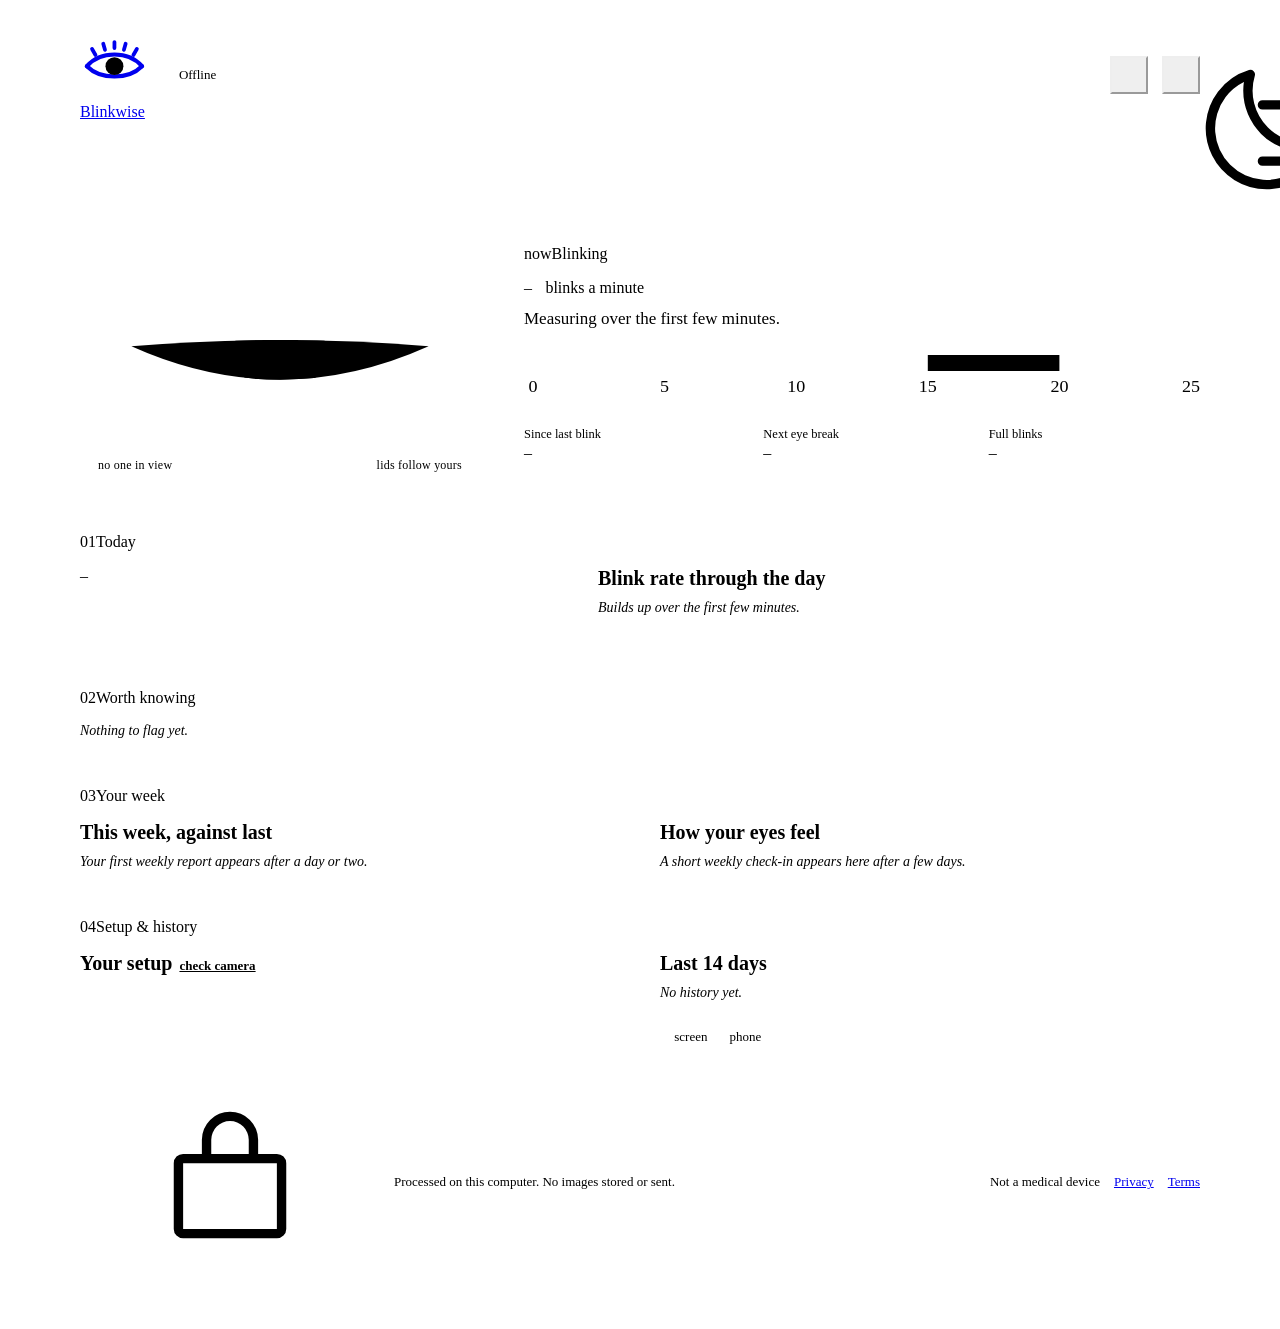
==== commit 14622034: "Privacy Policy, Terms of Use and consent: in the app, the setup guide and the Family site * src/blin" ====
--- a/src/blinkwise/ui/static/index.html
+++ b/src/blinkwise/ui/static/index.html
@@ -88,7 +88,7 @@
 .tr{font-size:10px;margin-left:6px;vertical-align:2px}
 .tr.better{color:var(--good)}.tr.worse{color:var(--hot)}
 .goal{margin-top:18px;padding:16px 18px;background:var(--ink);color:var(--paper);font:400 18px/1.35 var(--display)}
-.goal b{display:block;font:700 10.5px/1 var(--text);letter-spacing:.14em;text-transform:uppercase;color:var(--hot);margin-bottom:8px}
+.goal b{display:block;font:700 10.5px/1 var(--text);letter-spacing:.14em;text-transform:uppercase;color:var(--hot-on-ink);margin-bottom:8px}
 .goal small{display:block;font:13px var(--text);opacity:.75;margin-top:8px}
 .q{margin:0 0 16px}
 .q p{margin:0 0 7px;font-weight:700}
@@ -108,7 +108,7 @@
 .daybar.ph{background:var(--phone)}
 .dayl{position:absolute;bottom:-20px;font-size:11px;color:var(--faint)}
 .hint{color:var(--faint);font-size:13px;margin:10px 2px 0}
-footer{margin-top:30px;padding-top:14px;border-top:1px solid var(--ink);color:var(--muted);font-size:13px;display:flex;gap:8px;align-items:center}
+footer{margin-top:30px;padding-top:14px;border-top:1px solid var(--ink);color:var(--muted);font-size:13px;display:flex;gap:8px 14px;align-items:center;flex-wrap:wrap}
 
 /* settings drawer */
 .scrim{position:fixed;inset:0;background:rgba(20,16,12,.38);opacity:0;pointer-events:none;transition:opacity .2s;z-index:2}
@@ -234,7 +234,8 @@
       </div>
     </section>
   </main>
-  <footer><svg class="i"><use href="#i-lock"/></svg> <span id="footText">Processed on this computer. No images stored or sent.</span></footer>
+  <footer><svg class="i"><use href="#i-lock"/></svg> <span id="footText">Processed on this computer. No images stored or sent.</span>
+    <span class="spacer"></span><span>Not a medical device</span><a href="/privacy">Privacy</a><a href="/terms">Terms</a></footer>
 </div>
 
 <div class="scrim" id="scrim"></div>
@@ -246,7 +247,7 @@
   <div id="form"></div>
   <div class="group">Your data</div>
   <div class="panel">
-    <div class="set"><span>Keep history</span><select id="keepDays"><option value="7">1 week</option><option value="30">1 month</option><option value="90">3 months</option><option value="365">1 year</option></select></div>
+    <div class="set"><span>Keep history</span><select id="keepDays" aria-label="Keep history"><option value="7">1 week</option><option value="30">1 month</option><option value="90">3 months</option><option value="365">1 year</option></select></div>
     <div class="set"><span>Download my data</span><a class="btn" href="/api/export" download>Export</a></div>
     <div class="set"><span class="danger">Delete all history</span><button class="btn" id="wipeBtn">Delete</button></div>
   </div>
@@ -294,7 +295,7 @@
 function verdictFor(rate){
   if (rate == null) return "Measuring over the first few minutes.";
   const pct = Math.round(rate / 17 * 100);
-  if (rate < 6) return `That's <b>very low</b>: about ${pct}% of a relaxed rate. Your eyes are drying out between blinks.`;
+  if (rate < 6) return `That's <b>very low</b>: about ${pct}% of a relaxed rate. Long gaps between blinks let the eye surface dry out.`;
   if (rate < 10) return `That's <b>low</b>: about ${pct}% of a relaxed rate. Screens do this to most people.`;
   if (rate < 15) return `Close. Relaxed eyes blink 15 to 20 times a minute.`;
   return `Healthy. Right in the relaxed range of 15 to 20.`;
@@ -410,7 +411,8 @@
 function renderBanner(d){
   const q = d.quality || {}, b = $("qbanner"), u = d.update;
   let html = null, info = false;
-  if (d.camera_error && !d.paused) html = `<b>Camera unavailable.</b> <span>Another app may be using it. Retrying.</span>`;
+  if (d.consent_needed){ info = true; html = `<b>The camera is off.</b> <span>Review the privacy policy and terms once to turn it on.</span> <a class="btn primary" href="/setup" style="margin-left:auto">Review and start</a>`; }
+  else if (d.camera_error && !d.paused) html = `<b>Camera unavailable.</b> <span>Another app may be using it. Retrying.</span>`;
   else if (d.in_call && d.call_mode !== "off" && !d.paused){ info = true; html = `<b>In a call.</b> <span>${d.call_mode === "pause" ? "Camera handed over until it ends." : "Reminders are quiet until it ends."}</span>`; }
   else if (q.level === "poor" && !d.paused) html = `<b>Can't see your eyes clearly.</b> <span>${esc((q.tips||[])[0] || "")}</span> <a class="btn" href="/setup" style="margin-left:auto">Fix</a>`;
   else if (u && /^https:\/\/github\.com\//.test(u.url)){ info = true; html = `<b>Blinkwise ${esc(u.version)} is available.</b> <a class="btn" href="${esc(u.url)}" target="_blank" rel="noopener" style="margin-left:auto">Get it</a>`; }
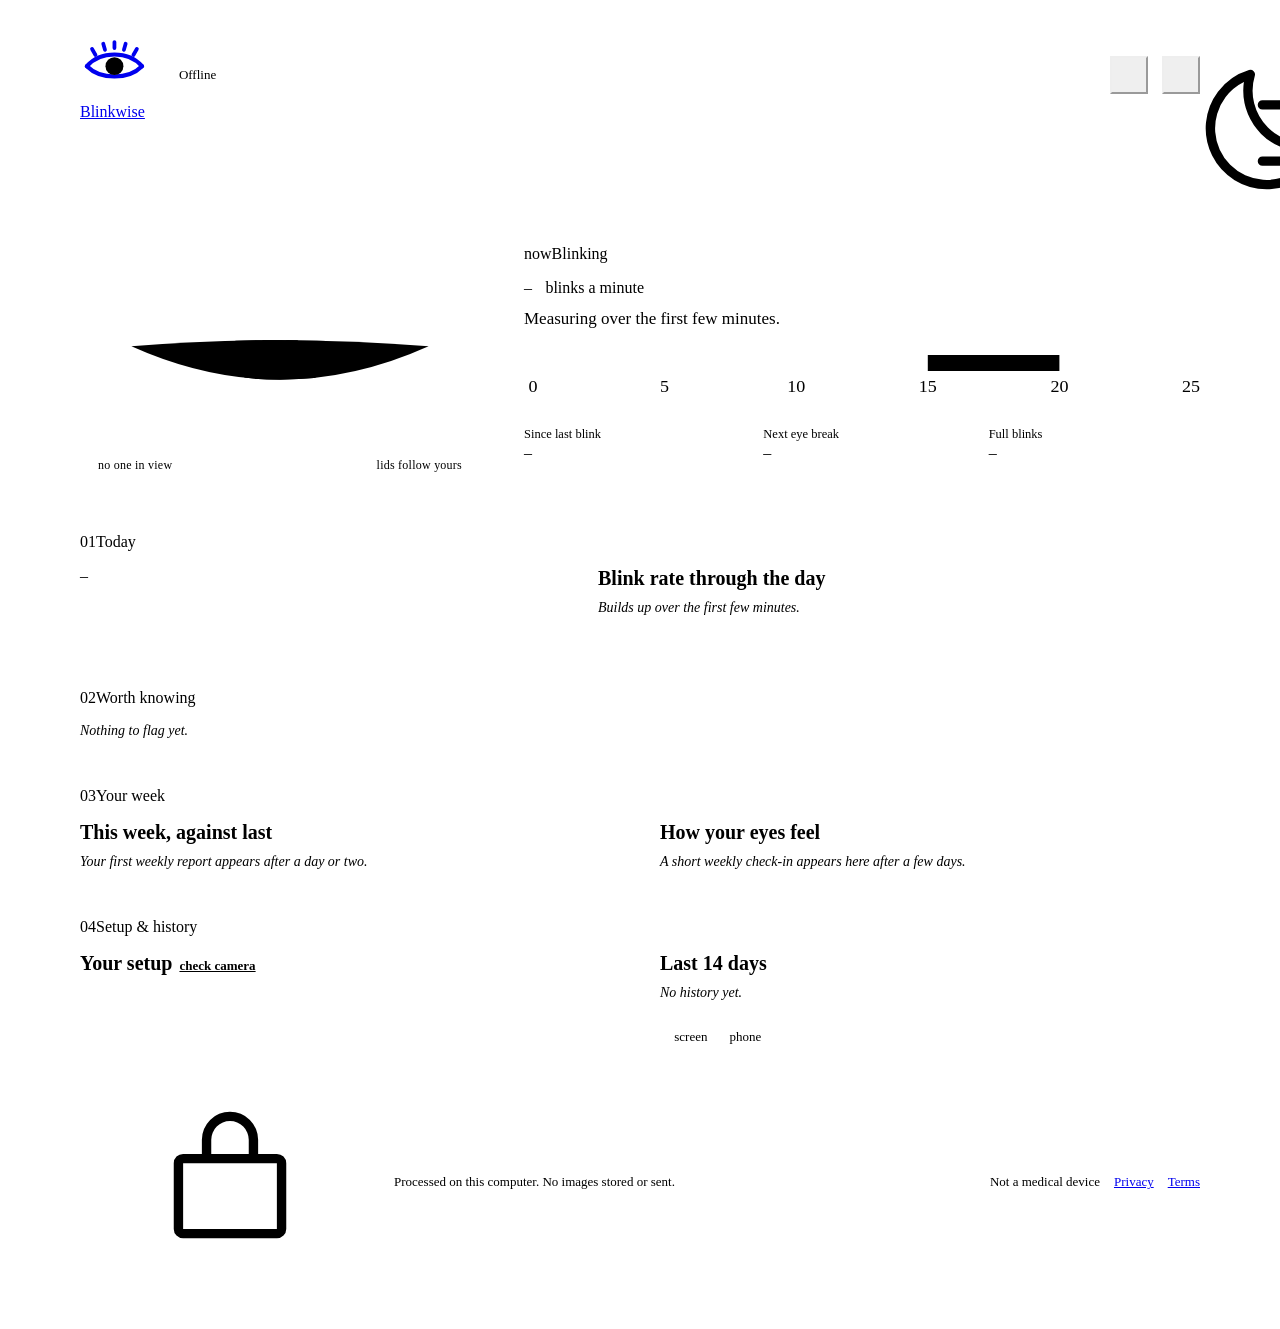
==== commit c6530107: "Mac: ask for camera permission properly, and say why the camera isn't working * mac_camera.py asks t" ====
--- a/src/blinkwise/ui/static/index.html
+++ b/src/blinkwise/ui/static/index.html
@@ -412,12 +412,14 @@
   const q = d.quality || {}, b = $("qbanner"), u = d.update;
   let html = null, info = false;
   if (d.consent_needed){ info = true; html = `<b>The camera is off.</b> <span>Review the privacy policy and terms once to turn it on.</span> <a class="btn primary" href="/setup" style="margin-left:auto">Review and start</a>`; }
+  else if ((d.camera_permission === "denied" || d.camera_permission === "restricted") && !d.paused) html = `<b>Blinkwise isn't allowed to use the camera.</b> <span>Turn it on in System Settings &gt; Privacy &amp; Security &gt; Camera.</span> <button class="btn primary" id="camSettings" style="margin-left:auto">Open camera settings</button>`;
+  else if (d.camera_permission === "asking" && !d.paused){ info = true; html = `<b>Allow camera access.</b> <span>macOS is asking whether Blinkwise may use the camera.</span>`; }
   else if (d.camera_error && !d.paused) html = `<b>Camera unavailable.</b> <span>Another app may be using it. Retrying.</span>`;
   else if (d.in_call && d.call_mode !== "off" && !d.paused){ info = true; html = `<b>In a call.</b> <span>${d.call_mode === "pause" ? "Camera handed over until it ends." : "Reminders are quiet until it ends."}</span>`; }
   else if (q.level === "poor" && !d.paused) html = `<b>Can't see your eyes clearly.</b> <span>${esc((q.tips||[])[0] || "")}</span> <a class="btn" href="/setup" style="margin-left:auto">Fix</a>`;
   else if (u && /^https:\/\/github\.com\//.test(u.url)){ info = true; html = `<b>Blinkwise ${esc(u.version)} is available.</b> <a class="btn" href="${esc(u.url)}" target="_blank" rel="noopener" style="margin-left:auto">Get it</a>`; }
   b.hidden = html == null; b.classList.toggle("info", info);
-  if (html != null) b.innerHTML = html;
+  if (html != null && b.innerHTML !== html){ b.innerHTML = html; const cs = $("camSettings"); if (cs) cs.onclick = () => action("camera_settings"); }
 }
 
 function renderScreenTime(t){
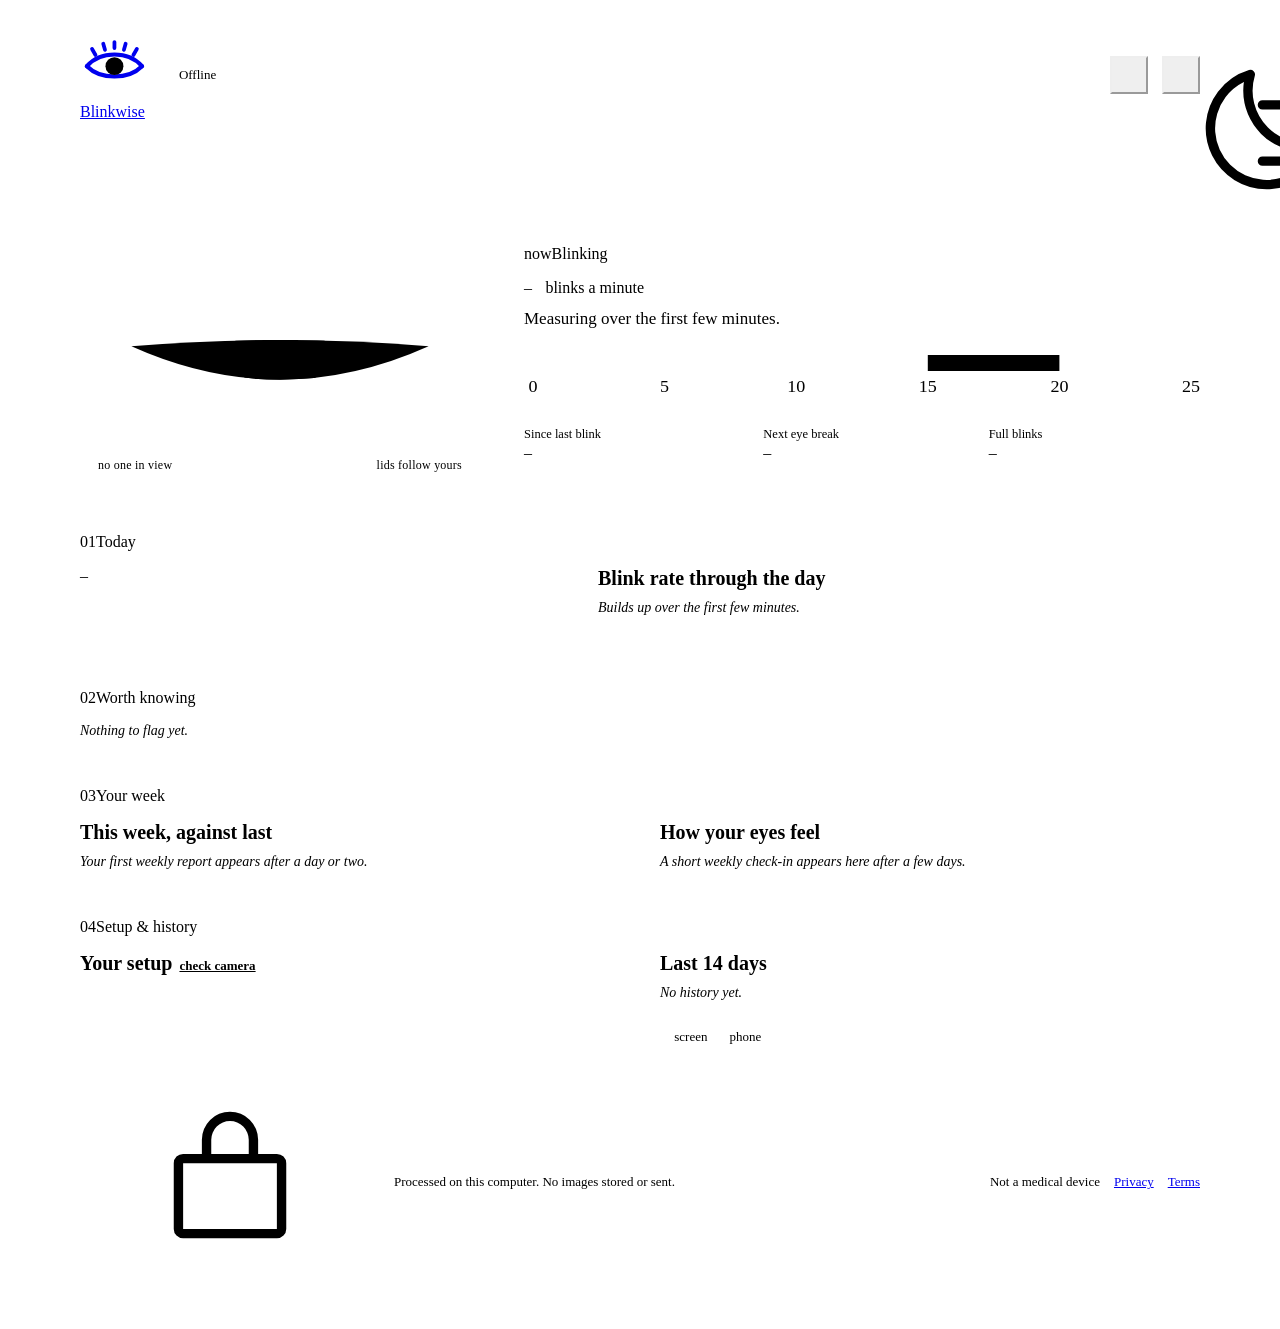
==== commit 3a8a8c32: "v0.2.0: show what's actually wrong, never a stale page; blinkwise diagnose * The camera engine faili" ====
--- a/src/blinkwise/ui/static/index.html
+++ b/src/blinkwise/ui/static/index.html
@@ -235,7 +235,7 @@
     </section>
   </main>
   <footer><svg class="i"><use href="#i-lock"/></svg> <span id="footText">Processed on this computer. No images stored or sent.</span>
-    <span class="spacer"></span><span>Not a medical device</span><a href="/privacy">Privacy</a><a href="/terms">Terms</a></footer>
+    <span class="spacer"></span><span id="ver"></span><span>Not a medical device</span><a href="/privacy">Privacy</a><a href="/terms">Terms</a></footer>
 </div>
 
 <div class="scrim" id="scrim"></div>
@@ -382,6 +382,7 @@
 async function refreshLive(){
   let d; try { d = await (await fetch("/api/live")).json(); } catch(e){ $("statusText").textContent = "Offline"; return; }
   live = d; renderStatus(d);
+  $("ver").textContent = d.version ? "v" + d.version : "";
   if (!d.running) return;
   $("pauseBtn").hidden = false; $("breakBtn").hidden = false;
   $("pauseBtn").innerHTML = `<svg class="i"><use href="#${d.paused ? "i-play" : "i-pause"}"/></svg>`;
@@ -412,6 +413,7 @@
   const q = d.quality || {}, b = $("qbanner"), u = d.update;
   let html = null, info = false;
   if (d.consent_needed){ info = true; html = `<b>The camera is off.</b> <span>Review the privacy policy and terms once to turn it on.</span> <a class="btn primary" href="/setup" style="margin-left:auto">Review and start</a>`; }
+  else if (d.engine_error) html = `<b>Blinkwise couldn't start its camera engine.</b> <span>${esc(d.engine_error)} Retrying every 30 seconds.</span>`;
   else if ((d.camera_permission === "denied" || d.camera_permission === "restricted") && !d.paused) html = `<b>Blinkwise isn't allowed to use the camera.</b> <span>Turn it on in System Settings &gt; Privacy &amp; Security &gt; Camera.</span> <button class="btn primary" id="camSettings" style="margin-left:auto">Open camera settings</button>`;
   else if (d.camera_permission === "asking" && !d.paused){ info = true; html = `<b>Allow camera access.</b> <span>macOS is asking whether Blinkwise may use the camera.</span>`; }
   else if (d.camera_error && !d.paused) html = `<b>Camera unavailable.</b> <span>Another app may be using it. Retrying.</span>`;
